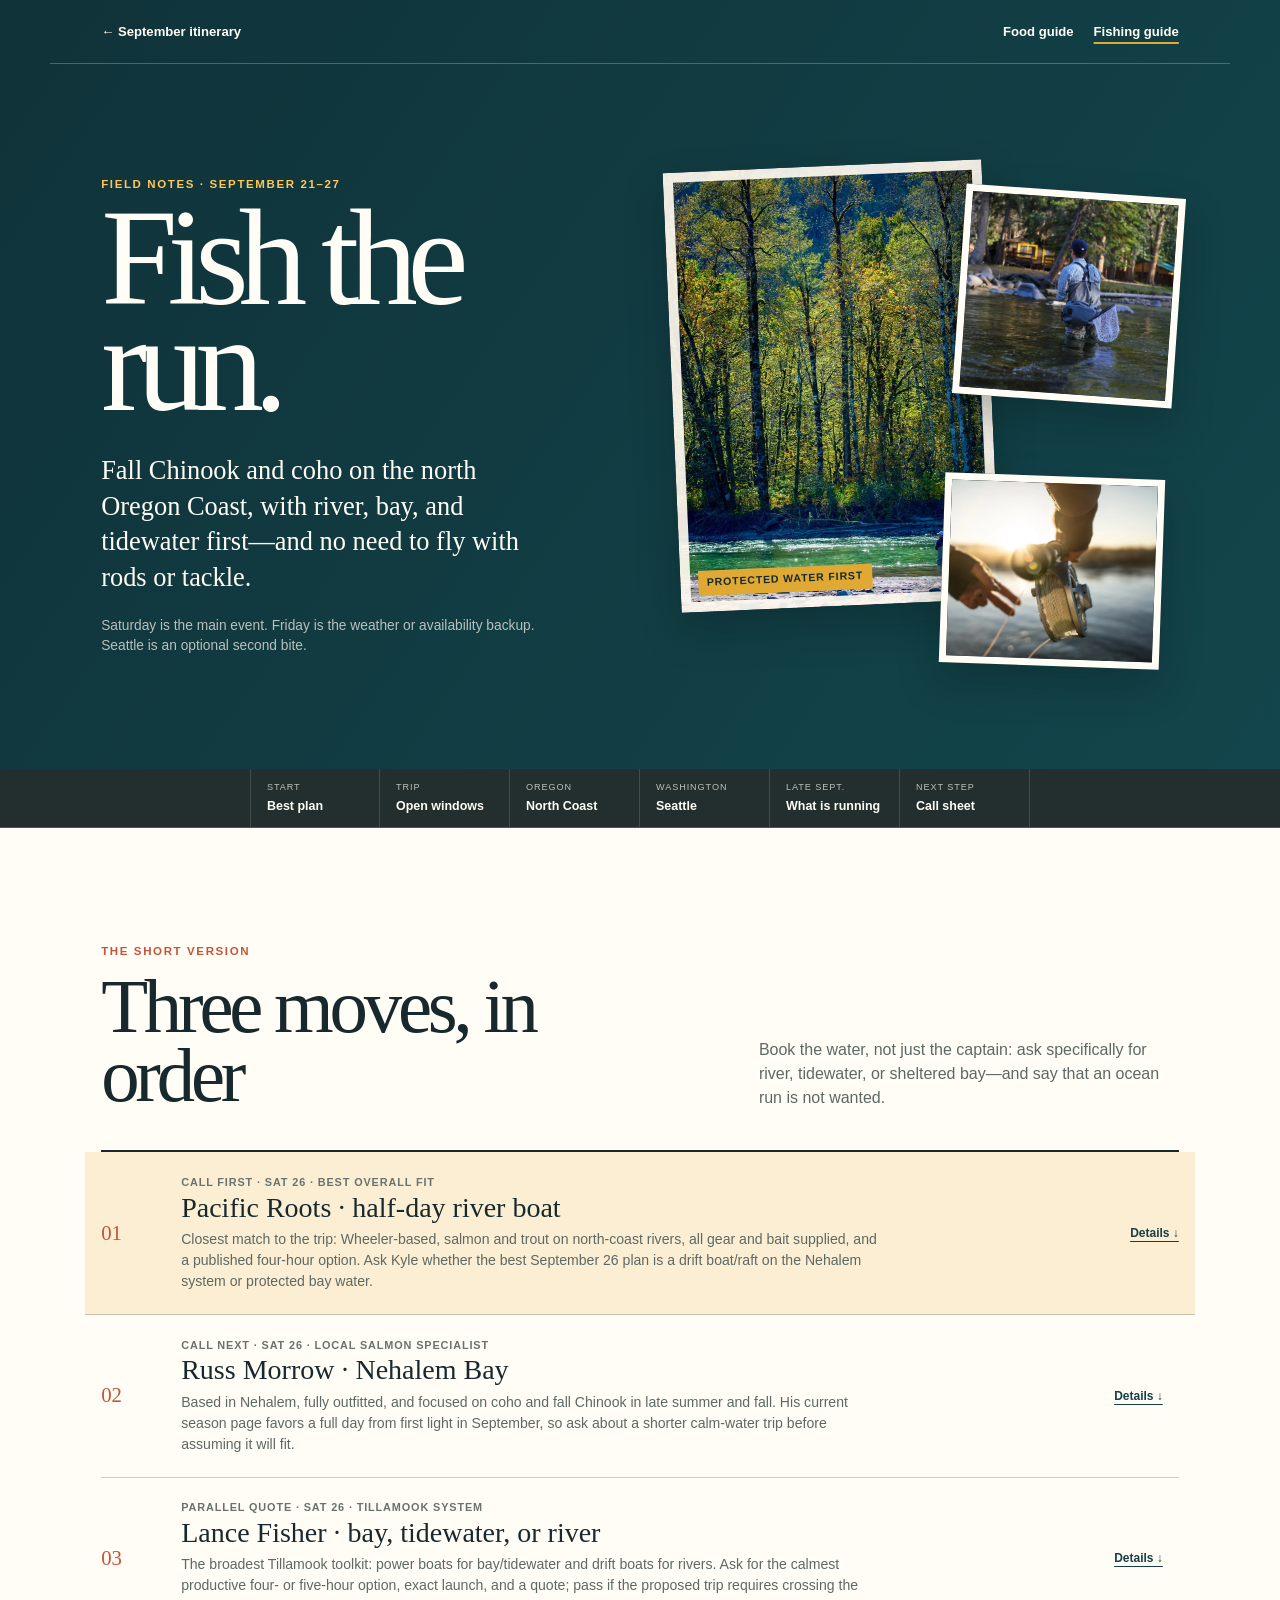
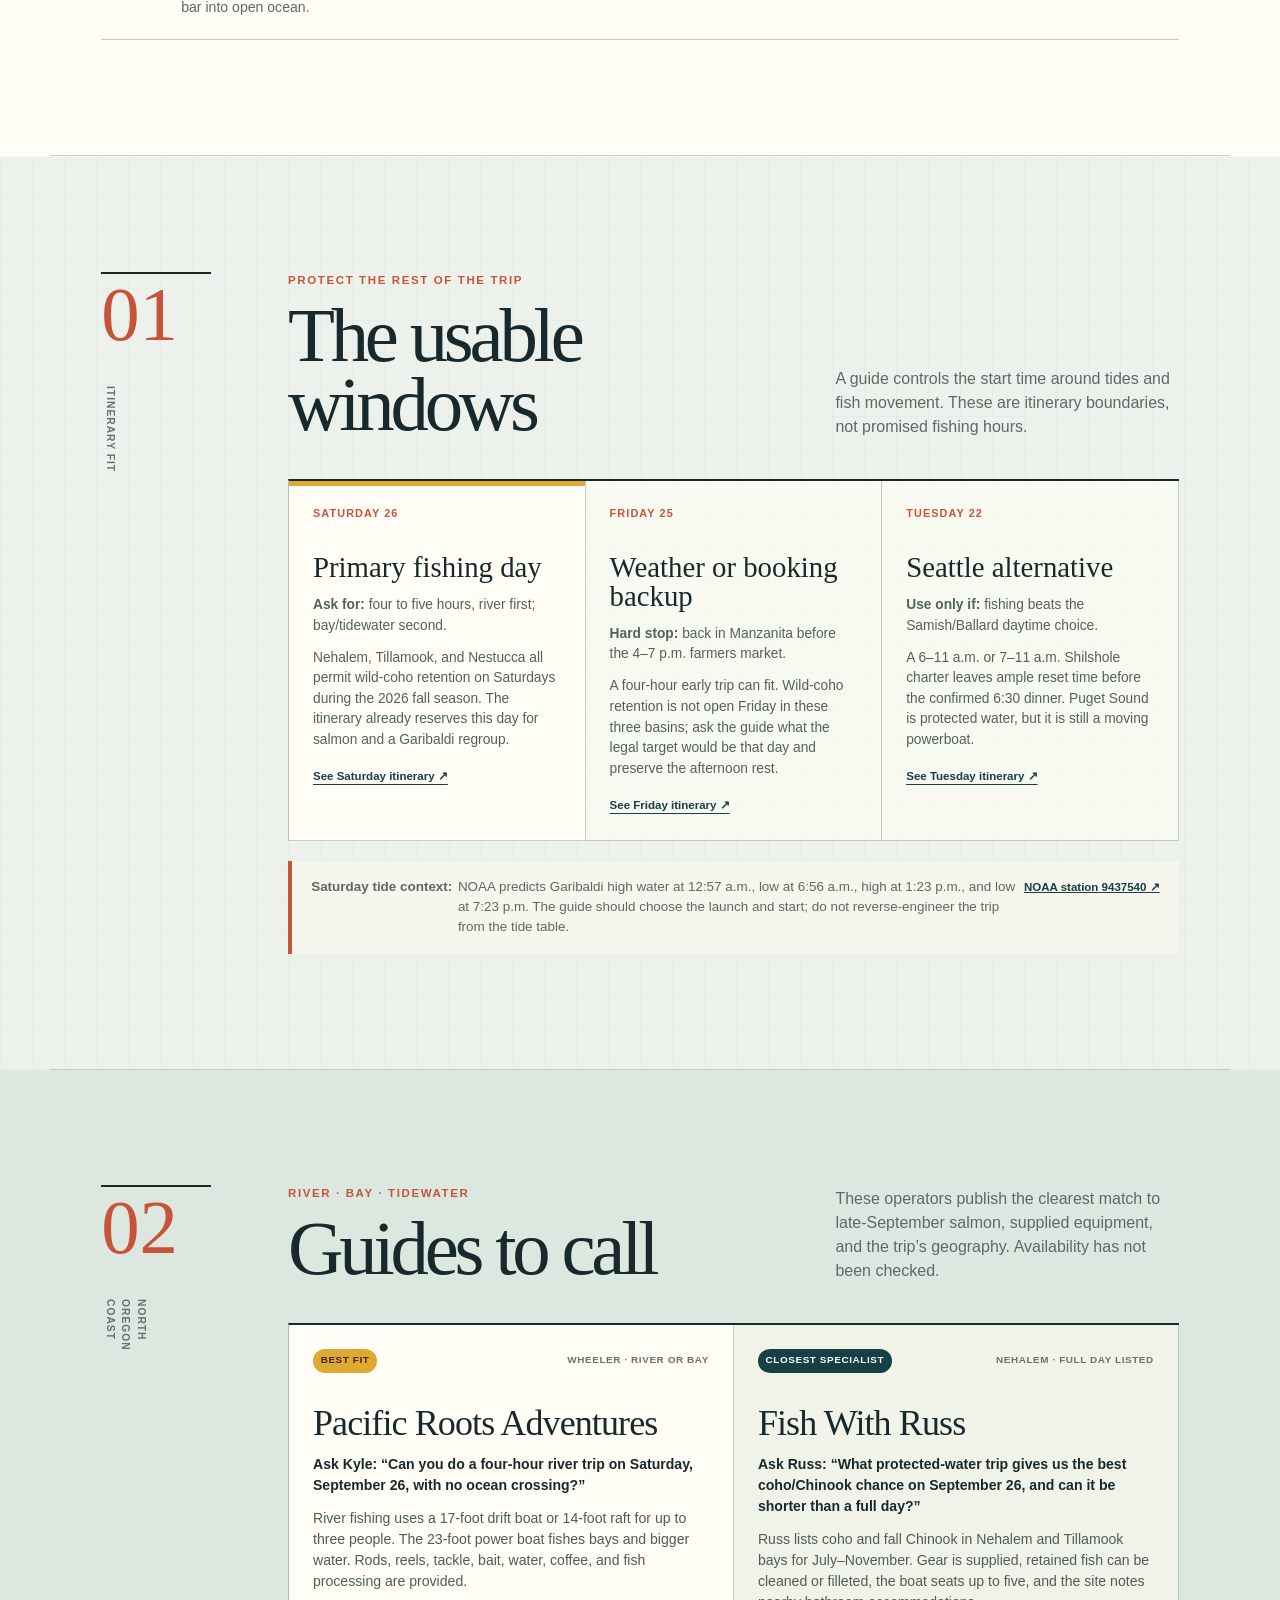
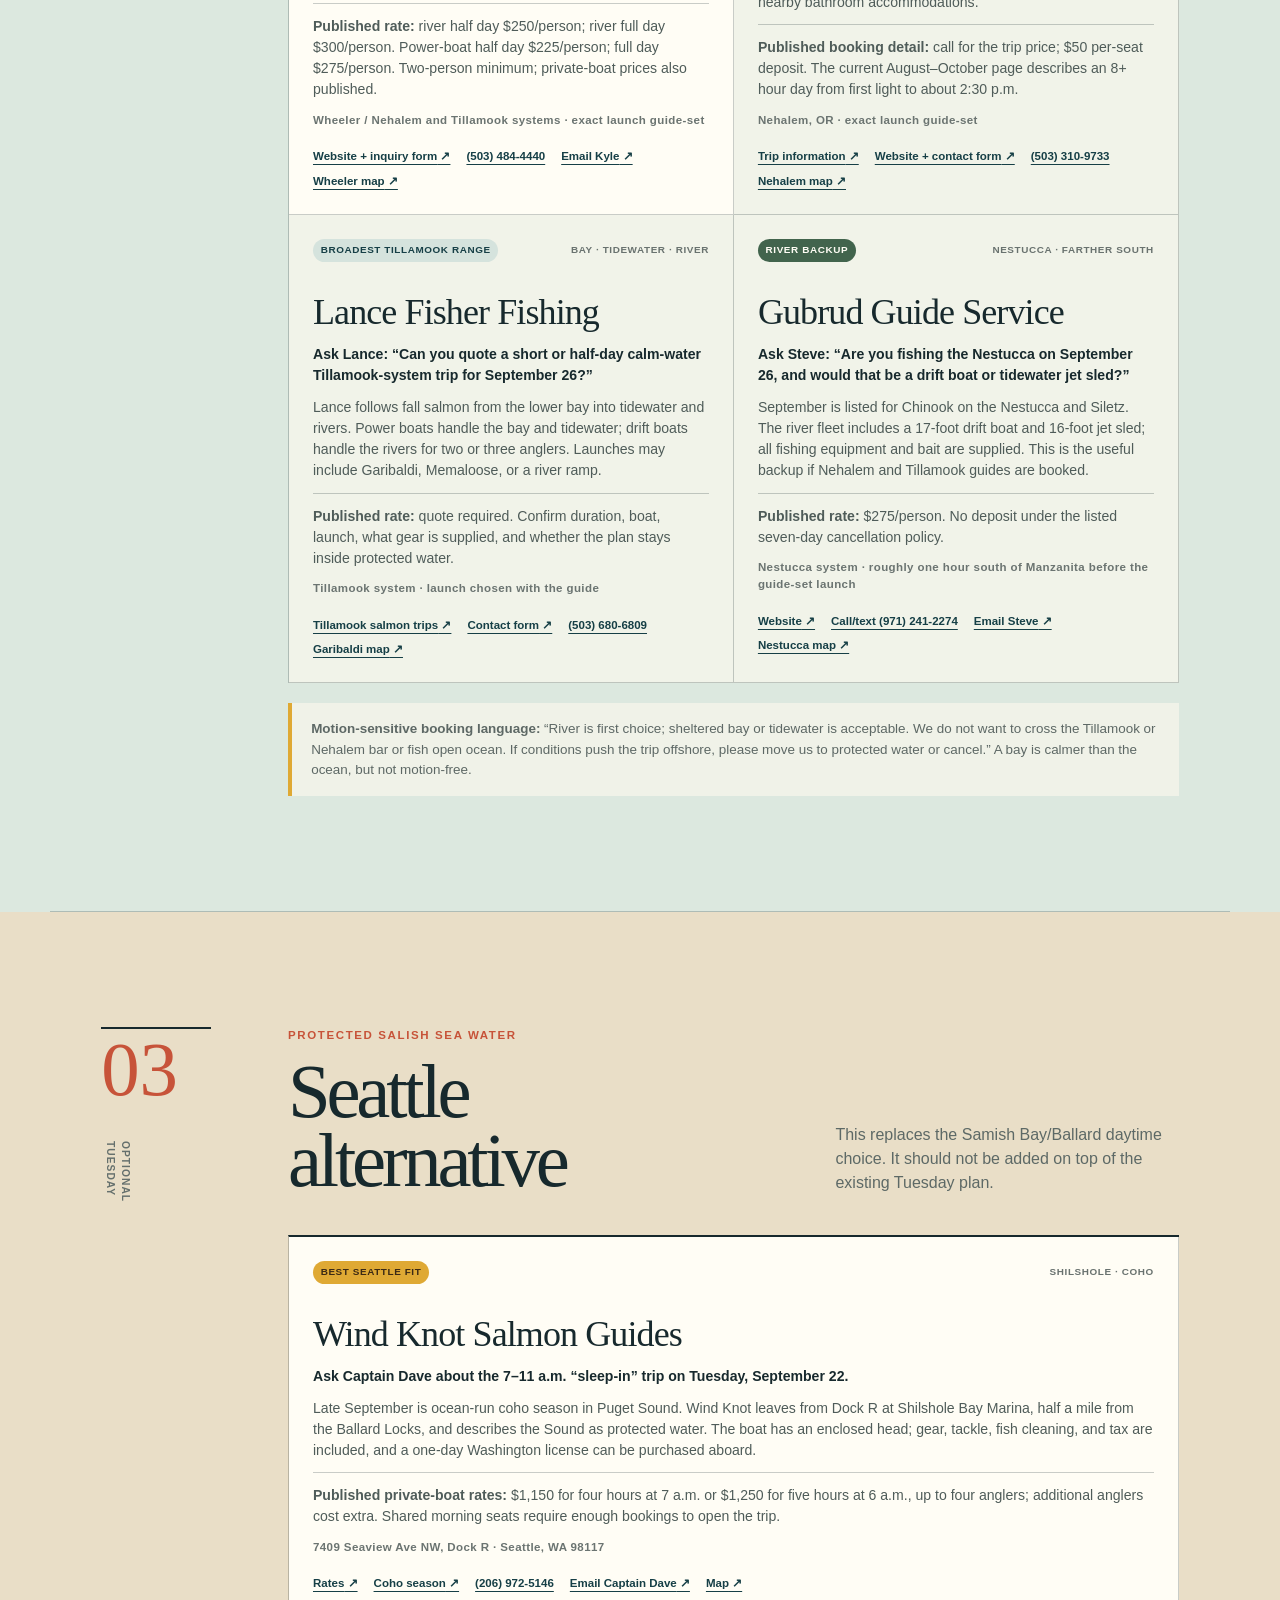
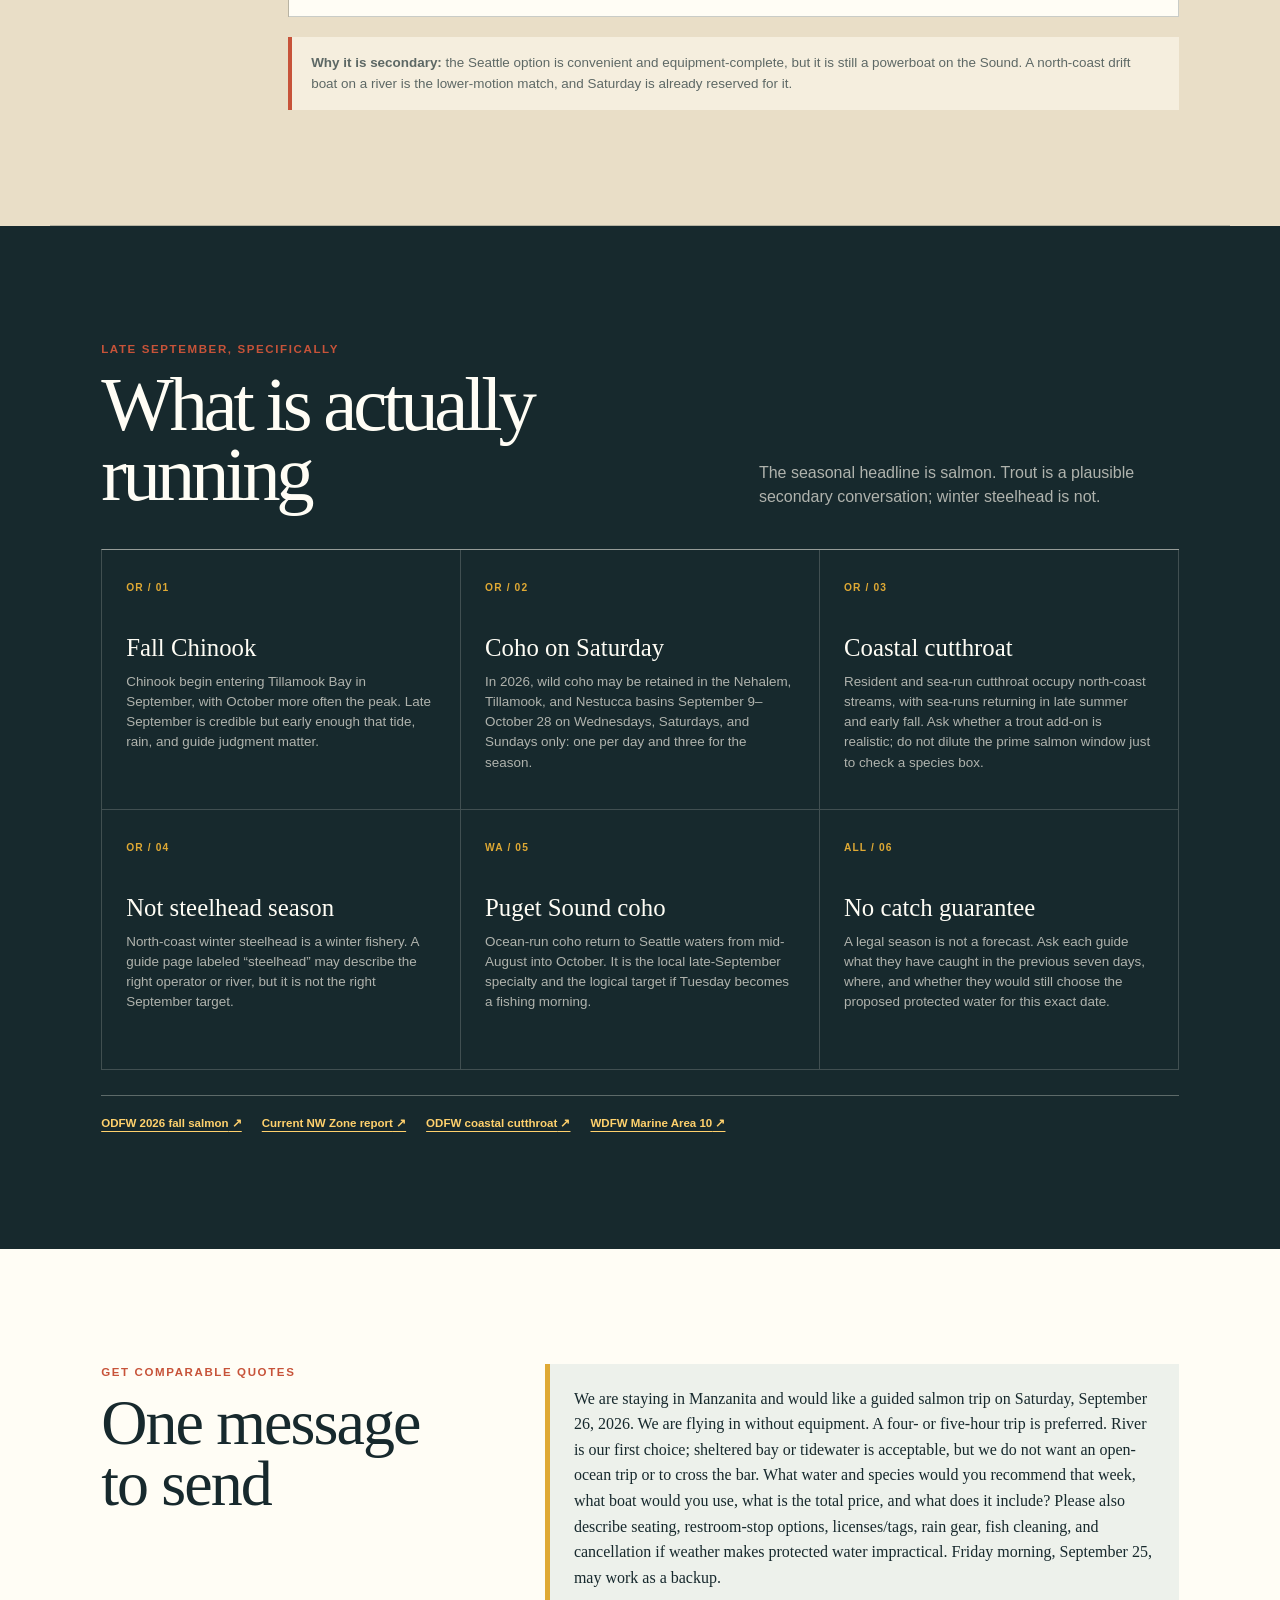
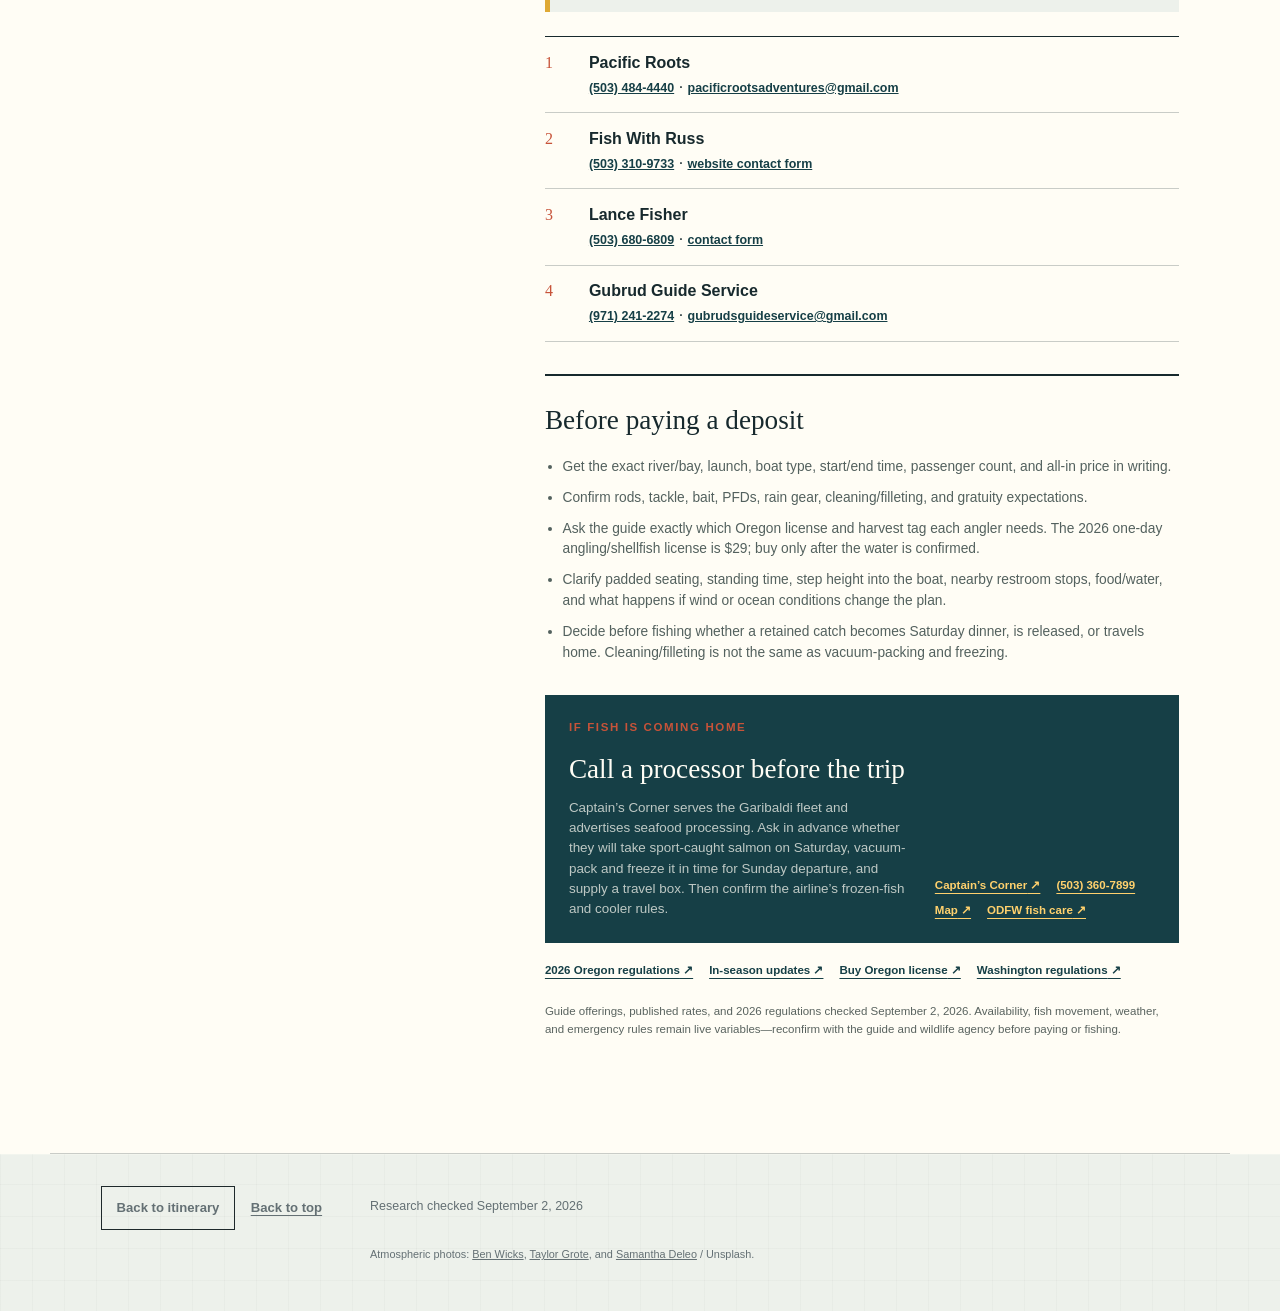
==== fishing.html @ 5bdefad5 "Add regional fishing guide" ====
<!doctype html>
<html lang="en">
  <head>
    <meta charset="utf-8" />
    <meta name="viewport" content="width=device-width, initial-scale=1" />
    <meta name="theme-color" content="#163f46" />
    <meta name="robots" content="noindex, nofollow" />
    <meta
      name="description"
      content="A practical guided-fishing field guide for Seattle and the north Oregon Coast, September 21–27, 2026."
    />
    <title>Fishing field guide · Seattle → Oregon Coast</title>
    <link rel="manifest" href="manifest.webmanifest" />
    <link rel="stylesheet" href="styles.css" />
    <link rel="stylesheet" href="food.css" />
    <link rel="stylesheet" href="fishing.css" />
  </head>
  <body class="food-page fishing-page">
    <a class="skip-link" href="#shortlist">Skip to fishing shortlist</a>

    <header class="food-hero fishing-hero" id="top">
      <nav class="topbar food-topbar" aria-label="Primary navigation">
        <a class="wordmark" href="index.html">← September itinerary</a>
        <div class="nav-links">
          <a class="food-nav-link" href="food.html" aria-label="Food guide"><span class="guide-label-full">Food guide</span><span class="guide-label-short">Food</span></a>
          <a class="fishing-nav-link active" href="fishing.html" aria-current="page" aria-label="Fishing guide"><span class="guide-label-full">Fishing guide</span><span class="guide-label-short">Fishing</span></a>
        </div>
      </nav>

      <div class="food-hero-grid">
        <div class="food-hero-copy">
          <p class="eyebrow">Field notes · September 21–27</p>
          <h1>Fish the run.</h1>
          <p class="food-deck">
            Fall Chinook and coho on the north Oregon Coast, with river, bay,
            and tidewater first—and no need to fly with rods or tackle.
          </p>
          <p class="hero-note">Saturday is the main event. Friday is the weather or availability backup. Seattle is an optional second bite.</p>
        </div>

        <div class="food-photo-collage" aria-label="River fishing photographs">
          <figure class="photo-main fishing-photo-main">
            <img src="assets/fishing/river-angler.webp" alt="Angler standing in a calm forest river" width="1066" height="1600" />
            <figcaption>Protected water first</figcaption>
          </figure>
          <figure class="photo-small photo-market fishing-photo-river">
            <img src="assets/fishing/fly-fishing.webp" alt="Angler fly fishing in a shallow wooded stream" width="1400" height="933" />
          </figure>
          <figure class="photo-small photo-salmon fishing-photo-gear">
            <img src="assets/fishing/fishing-reel.webp" alt="Close view of an angler using a fishing reel" width="1400" height="788" />
          </figure>
        </div>
      </div>
    </header>

    <nav class="food-jump" aria-label="Jump to a fishing guide section">
      <a href="#shortlist"><small>Start</small><strong>Best plan</strong></a>
      <a href="#windows"><small>Trip</small><strong>Open windows</strong></a>
      <a href="#north-coast"><small>Oregon</small><strong>North Coast</strong></a>
      <a href="#seattle"><small>Washington</small><strong>Seattle</strong></a>
      <a href="#season"><small>Late Sept.</small><strong>What is running</strong></a>
      <a href="#contact"><small>Next step</small><strong>Call sheet</strong></a>
    </nav>

    <main>
      <section class="food-section priority-section" id="shortlist" aria-labelledby="shortlist-title">
        <div class="food-section-heading">
          <div>
            <p class="eyebrow">The short version</p>
            <h2 id="shortlist-title">Three moves, in order</h2>
          </div>
          <p>Book the water, not just the captain: ask specifically for river, tidewater, or sheltered bay—and say that an ocean run is not wanted.</p>
        </div>

        <ol class="priority-list">
          <li class="priority-highlight">
            <span class="priority-number">01</span>
            <div>
              <p class="priority-when">Call first · Sat 26 · best overall fit</p>
              <h3>Pacific Roots · half-day river boat</h3>
              <p>Closest match to the trip: Wheeler-based, salmon and trout on north-coast rivers, all gear and bait supplied, and a published four-hour option. Ask Kyle whether the best September 26 plan is a drift boat/raft on the Nehalem system or protected bay water.</p>
            </div>
            <a href="#pacific-roots">Details ↓</a>
          </li>
          <li>
            <span class="priority-number">02</span>
            <div>
              <p class="priority-when">Call next · Sat 26 · local salmon specialist</p>
              <h3>Russ Morrow · Nehalem Bay</h3>
              <p>Based in Nehalem, fully outfitted, and focused on coho and fall Chinook in late summer and fall. His current season page favors a full day from first light in September, so ask about a shorter calm-water trip before assuming it will fit.</p>
            </div>
            <a href="#fish-with-russ">Details ↓</a>
          </li>
          <li>
            <span class="priority-number">03</span>
            <div>
              <p class="priority-when">Parallel quote · Sat 26 · Tillamook system</p>
              <h3>Lance Fisher · bay, tidewater, or river</h3>
              <p>The broadest Tillamook toolkit: power boats for bay/tidewater and drift boats for rivers. Ask for the calmest productive four- or five-hour option, exact launch, and a quote; pass if the proposed trip requires crossing the bar into open ocean.</p>
            </div>
            <a href="#lance-fisher">Details ↓</a>
          </li>
        </ol>
      </section>

      <section class="food-section region-section" id="windows" aria-labelledby="windows-title">
        <div class="region-marker"><span>01</span><p>Itinerary fit</p></div>
        <div class="region-content">
          <div class="food-section-heading compact-heading">
            <div>
              <p class="eyebrow">Protect the rest of the trip</p>
              <h2 id="windows-title">The usable windows</h2>
            </div>
            <p>A guide controls the start time around tides and fish movement. These are itinerary boundaries, not promised fishing hours.</p>
          </div>

          <div class="window-grid">
            <article class="window-card preferred-window">
              <p class="window-date">Saturday 26</p>
              <h3>Primary fishing day</h3>
              <p><strong>Ask for:</strong> four to five hours, river first; bay/tidewater second.</p>
              <p>Nehalem, Tillamook, and Nestucca all permit wild-coho retention on Saturdays during the 2026 fall season. The itinerary already reserves this day for salmon and a Garibaldi regroup.</p>
              <a href="index.html#day-2026-09-26">See Saturday itinerary ↗</a>
            </article>
            <article class="window-card">
              <p class="window-date">Friday 25</p>
              <h3>Weather or booking backup</h3>
              <p><strong>Hard stop:</strong> back in Manzanita before the 4–7 p.m. farmers market.</p>
              <p>A four-hour early trip can fit. Wild-coho retention is not open Friday in these three basins; ask the guide what the legal target would be that day and preserve the afternoon rest.</p>
              <a href="index.html#day-2026-09-25">See Friday itinerary ↗</a>
            </article>
            <article class="window-card">
              <p class="window-date">Tuesday 22</p>
              <h3>Seattle alternative</h3>
              <p><strong>Use only if:</strong> fishing beats the Samish/Ballard daytime choice.</p>
              <p>A 6–11 a.m. or 7–11 a.m. Shilshole charter leaves ample reset time before the confirmed 6:30 dinner. Puget Sound is protected water, but it is still a moving powerboat.</p>
              <a href="index.html#day-2026-09-22">See Tuesday itinerary ↗</a>
            </article>
          </div>

          <aside class="route-note tide-note">
            <strong>Saturday tide context:</strong> NOAA predicts Garibaldi high water at 12:57 a.m., low at 6:56 a.m., high at 1:23 p.m., and low at 7:23 p.m. The guide should choose the launch and start; do not reverse-engineer the trip from the tide table.
            <a href="https://tidesandcurrents.noaa.gov/stationhome.html?id=9437540" target="_blank" rel="noreferrer">NOAA station 9437540 ↗</a>
          </aside>
        </div>
      </section>

      <section class="food-section region-section region-coast" id="north-coast" aria-labelledby="north-coast-title">
        <div class="region-marker"><span>02</span><p>North Oregon Coast</p></div>
        <div class="region-content">
          <div class="food-section-heading compact-heading">
            <div>
              <p class="eyebrow">River · bay · tidewater</p>
              <h2 id="north-coast-title">Guides to call</h2>
            </div>
            <p>These operators publish the clearest match to late-September salmon, supplied equipment, and the trip’s geography. Availability has not been checked.</p>
          </div>

          <div class="food-cards">
            <article class="food-card featured-card" id="pacific-roots">
              <div class="card-kicker"><span class="pick-chip special">Best fit</span><span>Wheeler · river or bay</span></div>
              <h3>Pacific Roots Adventures</h3>
              <p class="order-line">Ask Kyle: “Can you do a four-hour river trip on Saturday, September 26, with no ocean crossing?”</p>
              <p>River fishing uses a 17-foot drift boat or 14-foot raft for up to three people. The 23-foot power boat fishes bays and bigger water. Rods, reels, tackle, bait, water, coffee, and fish processing are provided.</p>
              <p class="rate-line"><strong>Published rate:</strong> river half day $250/person; river full day $300/person. Power-boat half day $225/person; full day $275/person. Two-person minimum; private-boat prices also published.</p>
              <p class="address">Wheeler / Nehalem and Tillamook systems · exact launch guide-set</p>
              <div class="card-links">
                <a href="https://www.pacificrootsadventures.com/" target="_blank" rel="noreferrer">Website + inquiry form</a>
                <a href="tel:+15034844440">(503) 484-4440</a>
                <a href="mailto:pacificrootsadventures@gmail.com">Email Kyle</a>
                <a href="https://www.google.com/maps/search/?api=1&amp;query=Wheeler+Oregon" target="_blank" rel="noreferrer">Wheeler map</a>
              </div>
            </article>

            <article class="food-card" id="fish-with-russ">
              <div class="card-kicker"><span class="pick-chip">Closest specialist</span><span>Nehalem · full day listed</span></div>
              <h3>Fish With Russ</h3>
              <p class="order-line">Ask Russ: “What protected-water trip gives us the best coho/Chinook chance on September 26, and can it be shorter than a full day?”</p>
              <p>Russ lists coho and fall Chinook in Nehalem and Tillamook bays for July–November. Gear is supplied, retained fish can be cleaned or filleted, the boat seats up to five, and the site notes nearby bathroom accommodations.</p>
              <p class="rate-line"><strong>Published booking detail:</strong> call for the trip price; $50 per-seat deposit. The current August–October page describes an 8+ hour day from first light to about 2:30 p.m.</p>
              <p class="address">Nehalem, OR · exact launch guide-set</p>
              <div class="card-links">
                <a href="https://fishwithruss.com/fishing-information/" target="_blank" rel="noreferrer">Trip information</a>
                <a href="https://fishwithruss.com/" target="_blank" rel="noreferrer">Website + contact form</a>
                <a href="tel:+15033109733">(503) 310-9733</a>
                <a href="https://www.google.com/maps/search/?api=1&amp;query=Nehalem+Oregon" target="_blank" rel="noreferrer">Nehalem map</a>
              </div>
            </article>

            <article class="food-card" id="lance-fisher">
              <div class="card-kicker"><span class="pick-chip alternate">Broadest Tillamook range</span><span>Bay · tidewater · river</span></div>
              <h3>Lance Fisher Fishing</h3>
              <p class="order-line">Ask Lance: “Can you quote a short or half-day calm-water Tillamook-system trip for September 26?”</p>
              <p>Lance follows fall salmon from the lower bay into tidewater and rivers. Power boats handle the bay and tidewater; drift boats handle the rivers for two or three anglers. Launches may include Garibaldi, Memaloose, or a river ramp.</p>
              <p class="rate-line"><strong>Published rate:</strong> quote required. Confirm duration, boat, launch, what gear is supplied, and whether the plan stays inside protected water.</p>
              <p class="address">Tillamook system · launch chosen with the guide</p>
              <div class="card-links">
                <a href="https://lancefisherfishing.com/tillamook-salmon-fishing/" target="_blank" rel="noreferrer">Tillamook salmon trips</a>
                <a href="https://lancefisherfishing.com/contact/" target="_blank" rel="noreferrer">Contact form</a>
                <a href="tel:+15036806809">(503) 680-6809</a>
                <a href="https://www.google.com/maps/search/?api=1&amp;query=Garibaldi+Boat+Basin+Oregon" target="_blank" rel="noreferrer">Garibaldi map</a>
              </div>
            </article>

            <article class="food-card" id="gubrud">
              <div class="card-kicker"><span class="pick-chip tiny">River backup</span><span>Nestucca · farther south</span></div>
              <h3>Gubrud Guide Service</h3>
              <p class="order-line">Ask Steve: “Are you fishing the Nestucca on September 26, and would that be a drift boat or tidewater jet sled?”</p>
              <p>September is listed for Chinook on the Nestucca and Siletz. The river fleet includes a 17-foot drift boat and 16-foot jet sled; all fishing equipment and bait are supplied. This is the useful backup if Nehalem and Tillamook guides are booked.</p>
              <p class="rate-line"><strong>Published rate:</strong> $275/person. No deposit under the listed seven-day cancellation policy.</p>
              <p class="address">Nestucca system · roughly one hour south of Manzanita before the guide-set launch</p>
              <div class="card-links">
                <a href="https://www.gubrudguideservice.com/" target="_blank" rel="noreferrer">Website</a>
                <a href="tel:+19712412274">Call/text (971) 241-2274</a>
                <a href="mailto:gubrudsguideservice@gmail.com">Email Steve</a>
                <a href="https://www.google.com/maps/search/?api=1&amp;query=Nestucca+River+Oregon" target="_blank" rel="noreferrer">Nestucca map</a>
              </div>
            </article>
          </div>

          <aside class="route-note motion-note">
            <strong>Motion-sensitive booking language:</strong> “River is first choice; sheltered bay or tidewater is acceptable. We do not want to cross the Tillamook or Nehalem bar or fish open ocean. If conditions push the trip offshore, please move us to protected water or cancel.” A bay is calmer than the ocean, but not motion-free.
          </aside>
        </div>
      </section>

      <section class="food-section region-section region-warm" id="seattle" aria-labelledby="seattle-title">
        <div class="region-marker"><span>03</span><p>Optional Tuesday</p></div>
        <div class="region-content">
          <div class="food-section-heading compact-heading">
            <div>
              <p class="eyebrow">Protected Salish Sea water</p>
              <h2 id="seattle-title">Seattle alternative</h2>
            </div>
            <p>This replaces the Samish Bay/Ballard daytime choice. It should not be added on top of the existing Tuesday plan.</p>
          </div>

          <div class="food-cards one-up">
            <article class="food-card featured-card" id="wind-knot">
              <div class="card-kicker"><span class="pick-chip special">Best Seattle fit</span><span>Shilshole · coho</span></div>
              <h3>Wind Knot Salmon Guides</h3>
              <p class="order-line">Ask Captain Dave about the 7–11 a.m. “sleep-in” trip on Tuesday, September 22.</p>
              <p>Late September is ocean-run coho season in Puget Sound. Wind Knot leaves from Dock R at Shilshole Bay Marina, half a mile from the Ballard Locks, and describes the Sound as protected water. The boat has an enclosed head; gear, tackle, fish cleaning, and tax are included, and a one-day Washington license can be purchased aboard.</p>
              <p class="rate-line"><strong>Published private-boat rates:</strong> $1,150 for four hours at 7 a.m. or $1,250 for five hours at 6 a.m., up to four anglers; additional anglers cost extra. Shared morning seats require enough bookings to open the trip.</p>
              <p class="address">7409 Seaview Ave NW, Dock R · Seattle, WA 98117</p>
              <div class="card-links">
                <a href="https://www.salmonseattle.com/charter-fishing-rates" target="_blank" rel="noreferrer">Rates</a>
                <a href="https://www.salmonseattle.com/seattle-coho-salmon-fishing-charter-guides" target="_blank" rel="noreferrer">Coho season</a>
                <a href="tel:+12069725146">(206) 972-5146</a>
                <a href="mailto:CaptainDave@SalmonSeattle.com">Email Captain Dave</a>
                <a href="https://www.google.com/maps/search/?api=1&amp;query=Shilshole+Bay+Marina+Dock+R+7409+Seaview+Ave+NW+Seattle+WA" target="_blank" rel="noreferrer">Map</a>
              </div>
            </article>
          </div>

          <aside class="route-note">
            <strong>Why it is secondary:</strong> the Seattle option is convenient and equipment-complete, but it is still a powerboat on the Sound. A north-coast drift boat on a river is the lower-motion match, and Saturday is already reserved for it.
          </aside>
        </div>
      </section>

      <section class="food-section taste-section" id="season" aria-labelledby="season-title">
        <div class="food-section-heading">
          <div>
            <p class="eyebrow">Late September, specifically</p>
            <h2 id="season-title">What is actually running</h2>
          </div>
          <p>The seasonal headline is salmon. Trout is a plausible secondary conversation; winter steelhead is not.</p>
        </div>

        <div class="taste-grid fishing-season-grid">
          <article>
            <span class="taste-index">OR / 01</span>
            <h3>Fall Chinook</h3>
            <p>Chinook begin entering Tillamook Bay in September, with October more often the peak. Late September is credible but early enough that tide, rain, and guide judgment matter.</p>
          </article>
          <article>
            <span class="taste-index">OR / 02</span>
            <h3>Coho on Saturday</h3>
            <p>In 2026, wild coho may be retained in the Nehalem, Tillamook, and Nestucca basins September 9–October 28 on Wednesdays, Saturdays, and Sundays only: one per day and three for the season.</p>
          </article>
          <article>
            <span class="taste-index">OR / 03</span>
            <h3>Coastal cutthroat</h3>
            <p>Resident and sea-run cutthroat occupy north-coast streams, with sea-runs returning in late summer and early fall. Ask whether a trout add-on is realistic; do not dilute the prime salmon window just to check a species box.</p>
          </article>
          <article>
            <span class="taste-index">OR / 04</span>
            <h3>Not steelhead season</h3>
            <p>North-coast winter steelhead is a winter fishery. A guide page labeled “steelhead” may describe the right operator or river, but it is not the right September target.</p>
          </article>
          <article>
            <span class="taste-index">WA / 05</span>
            <h3>Puget Sound coho</h3>
            <p>Ocean-run coho return to Seattle waters from mid-August into October. It is the local late-September specialty and the logical target if Tuesday becomes a fishing morning.</p>
          </article>
          <article>
            <span class="taste-index">ALL / 06</span>
            <h3>No catch guarantee</h3>
            <p>A legal season is not a forecast. Ask each guide what they have caught in the previous seven days, where, and whether they would still choose the proposed protected water for this exact date.</p>
          </article>
        </div>

        <div class="season-links">
          <a href="https://myodfw.com/articles/fall-coastal-salmon-management" target="_blank" rel="noreferrer">ODFW 2026 fall salmon</a>
          <a href="https://myodfw.com/recreation-report/fishing-report/northwest-zone" target="_blank" rel="noreferrer">Current NW Zone report</a>
          <a href="https://myodfw.com/articles/7-tips-catching-coastal-cutthroat" target="_blank" rel="noreferrer">ODFW coastal cutthroat</a>
          <a href="https://wdfw.wa.gov/fishing/locations/marine-areas/seattle-bremerton-area" target="_blank" rel="noreferrer">WDFW Marine Area 10</a>
        </div>
      </section>

      <section class="food-section source-section contact-section" id="contact" aria-labelledby="contact-title">
        <div>
          <p class="eyebrow">Get comparable quotes</p>
          <h2 id="contact-title">One message to send</h2>
        </div>
        <div class="source-copy">
          <blockquote class="contact-script">
            We are staying in Manzanita and would like a guided salmon trip on Saturday, September 26, 2026. We are flying in without equipment. A four- or five-hour trip is preferred. River is our first choice; sheltered bay or tidewater is acceptable, but we do not want an open-ocean trip or to cross the bar. What water and species would you recommend that week, what boat would you use, what is the total price, and what does it include? Please also describe seating, restroom-stop options, licenses/tags, rain gear, fish cleaning, and cancellation if weather makes protected water impractical. Friday morning, September 25, may work as a backup.
          </blockquote>

          <ol class="call-order">
            <li><span>1</span><p><strong>Pacific Roots</strong><a href="tel:+15034844440">(503) 484-4440</a> · <a href="mailto:pacificrootsadventures@gmail.com">pacificrootsadventures@gmail.com</a></p></li>
            <li><span>2</span><p><strong>Fish With Russ</strong><a href="tel:+15033109733">(503) 310-9733</a> · <a href="https://fishwithruss.com/" target="_blank" rel="noreferrer">website contact form</a></p></li>
            <li><span>3</span><p><strong>Lance Fisher</strong><a href="tel:+15036806809">(503) 680-6809</a> · <a href="https://lancefisherfishing.com/contact/" target="_blank" rel="noreferrer">contact form</a></p></li>
            <li><span>4</span><p><strong>Gubrud Guide Service</strong><a href="tel:+19712412274">(971) 241-2274</a> · <a href="mailto:gubrudsguideservice@gmail.com">gubrudsguideservice@gmail.com</a></p></li>
          </ol>

          <div class="booking-checklist">
            <h3>Before paying a deposit</h3>
            <ul>
              <li>Get the exact river/bay, launch, boat type, start/end time, passenger count, and all-in price in writing.</li>
              <li>Confirm rods, tackle, bait, PFDs, rain gear, cleaning/filleting, and gratuity expectations.</li>
              <li>Ask the guide exactly which Oregon license and harvest tag each angler needs. The 2026 one-day angling/shellfish license is $29; buy only after the water is confirmed.</li>
              <li>Clarify padded seating, standing time, step height into the boat, nearby restroom stops, food/water, and what happens if wind or ocean conditions change the plan.</li>
              <li>Decide before fishing whether a retained catch becomes Saturday dinner, is released, or travels home. Cleaning/filleting is not the same as vacuum-packing and freezing.</li>
            </ul>
          </div>

          <aside class="processing-note">
            <div>
              <p class="eyebrow">If fish is coming home</p>
              <h3>Call a processor before the trip</h3>
              <p>Captain’s Corner serves the Garibaldi fleet and advertises seafood processing. Ask in advance whether they will take sport-caught salmon on Saturday, vacuum-pack and freeze it in time for Sunday departure, and supply a travel box. Then confirm the airline’s frozen-fish and cooler rules.</p>
            </div>
            <div class="card-links">
              <a href="https://gotillamook.com/poi/captains-corner/" target="_blank" rel="noreferrer">Captain’s Corner</a>
              <a href="tel:+15033607899">(503) 360-7899</a>
              <a href="https://www.google.com/maps/search/?api=1&amp;query=Captains+Corner+500+Biak+Ave+Garibaldi+OR" target="_blank" rel="noreferrer">Map</a>
              <a href="https://myodfw.com/articles/how-clean-and-keep-your-catch" target="_blank" rel="noreferrer">ODFW fish care</a>
            </div>
          </aside>

          <div class="source-links">
            <a href="https://myodfw.com/sites/default/files/2025-11/26_Fish_regs.pdf" target="_blank" rel="noreferrer">2026 Oregon regulations</a>
            <a href="https://myodfw.com/fishing/seasonal-opportunities" target="_blank" rel="noreferrer">In-season updates</a>
            <a href="https://odfw.huntfishoregon.com/login" target="_blank" rel="noreferrer">Buy Oregon license</a>
            <a href="https://wdfw.wa.gov/fishing/regulations" target="_blank" rel="noreferrer">Washington regulations</a>
          </div>
          <p class="research-note">Guide offerings, published rates, and 2026 regulations checked September 2, 2026. Availability, fish movement, weather, and emergency rules remain live variables—reconfirm with the guide and wildlife agency before paying or fishing.</p>
        </div>
      </section>
    </main>

    <footer class="food-footer">
      <div>
        <a class="button" href="index.html">Back to itinerary</a>
        <a class="text-link" href="#top">Back to top</a>
      </div>
      <p>Research checked September 2, 2026</p>
      <p class="photo-credit">
        Atmospheric photos: <a href="https://unsplash.com/photos/man-in-river-facing-trees-rH5EgcSes58" target="_blank" rel="noreferrer">Ben Wicks</a>,
        <a href="https://unsplash.com/photos/man-fishing-river-at-daytime-hA9GQ9QzLt4" target="_blank" rel="noreferrer">Taylor Grote</a>, and
        <a href="https://unsplash.com/photos/person-holding-fishing-rod-with-reel-v4oVgg5Vp5k" target="_blank" rel="noreferrer">Samantha Deleo</a> / Unsplash.
      </p>
    </footer>
  </body>
</html>
---- styles.css ----
:root {
  --ink: #1e292b;
  --muted: #647074;
  --paper: #faf9f6;
  --surface: #ffffff;
  --accent: #205d65;
  --line: #d9ddda;
  --max-width: 1040px;
}

* { box-sizing: border-box; }
html { scroll-behavior: smooth; }
body {
  margin: 0;
  color: var(--ink);
  background: var(--paper);
  font-family: "Avenir Next", Avenir, "Segoe UI", sans-serif;
  line-height: 1.5;
}
a { color: inherit; }
button, a { -webkit-tap-highlight-color: transparent; }
.skip-link {
  position: fixed;
  left: 1rem;
  top: -5rem;
  z-index: 20;
  padding: .7rem .9rem;
  color: var(--surface);
  background: var(--ink);
}
.skip-link:focus { top: 1rem; }

.hero {
  max-width: var(--max-width);
  margin: 0 auto;
  padding: 0 clamp(1.25rem, 5vw, 3rem);
  border-bottom: 1px solid var(--line);
}
.topbar {
  min-height: 64px;
  display: flex;
  align-items: center;
  justify-content: space-between;
  gap: 1.5rem;
  border-bottom: 1px solid var(--line);
}
.wordmark,
.nav-links a {
  font-size: .82rem;
  font-weight: 650;
  text-decoration: none;
}
.nav-links { display: flex; align-items: center; gap: 1.25rem; }
.guide-label-short { display: none; }
.today-button {
  padding: .45rem .7rem;
  border: 1px solid var(--line);
  color: var(--ink);
  background: transparent;
  font: inherit;
  cursor: pointer;
}
.today-button:hover,
.today-button:focus-visible { border-color: var(--accent); }
.hero-copy { padding: clamp(3rem, 7vw, 4.5rem) 0 clamp(2.5rem, 6vw, 4rem); }
h1,
h2,
.day-content h3,
.choice-card h3 {
  font-family: Iowan Old Style, Baskerville, Georgia, serif;
  font-weight: 400;
}
h1 {
  max-width: 850px;
  margin: 0;
  font-size: clamp(2.6rem, 6vw, 4.6rem);
  line-height: .98;
  letter-spacing: -.045em;
}
.countdown { margin: 1.5rem 0 0; color: var(--muted); }

.day-jump {
  position: sticky;
  top: 0;
  z-index: 10;
  display: flex;
  justify-content: flex-start;
  gap: 0;
  overflow-x: auto;
  padding: .8rem max(1rem, calc((100vw - var(--max-width)) / 2 + 3rem)) .6rem;
  background: rgba(250, 249, 246, .96);
  border-bottom: 1px solid var(--line);
  scrollbar-width: none;
}
.day-jump::-webkit-scrollbar { display: none; }
.day-jump a {
  position: relative;
  flex: 0 0 108px;
  padding: .7rem .5rem .2rem;
  border-top: 1px solid var(--line);
  text-decoration: none;
  font-weight: 650;
}
.day-jump a::before {
  position: absolute;
  top: -4px;
  left: .5rem;
  width: 7px;
  height: 7px;
  border: 1px solid var(--accent);
  border-radius: 50%;
  background: var(--paper);
  content: "";
}
.day-jump a:hover,
.day-jump a:focus-visible { color: var(--accent); }
.day-jump a:hover::before,
.day-jump a:focus-visible::before { background: var(--accent); }
.jump-date { display: flex; align-items: baseline; gap: .3rem; }
.jump-date small { color: var(--muted); font-size: .65rem; text-transform: uppercase; }
.jump-date strong { font-size: .85rem; }
.jump-overnight {
  display: block;
  overflow: hidden;
  margin-top: .15rem;
  color: var(--accent);
  font-size: .68rem;
  font-weight: 600;
  text-overflow: ellipsis;
  white-space: nowrap;
}

.section {
  max-width: var(--max-width);
  margin: 0 auto;
  padding: clamp(3.5rem, 8vw, 6rem) clamp(1.25rem, 5vw, 3rem);
  border-bottom: 1px solid var(--line);
}
.section-heading {
  display: flex;
  align-items: baseline;
  justify-content: space-between;
  gap: 2rem;
  margin-bottom: 2rem;
}
.section-heading > p { max-width: 440px; margin: 0; color: var(--muted); }
h2 { margin: 0; font-size: clamp(2rem, 5vw, 3.4rem); line-height: 1; letter-spacing: -.03em; }
.day-grid { border-top: 1px solid var(--ink); }
.day-card {
  display: grid;
  grid-template-columns: 130px 1fr;
  scroll-margin-top: 82px;
  border-bottom: 1px solid var(--line);
  background: var(--surface);
}
.day-date { padding: 1.75rem 1.5rem; border-right: 1px solid var(--line); }
.day-date span { display: block; color: var(--muted); font-size: .72rem; font-weight: 650; text-transform: uppercase; }
.day-date strong {
  display: block;
  margin: .2rem 0 .6rem;
  color: var(--accent);
  font: 400 3.2rem/1 Iowan Old Style, Baskerville, Georgia, serif;
}
.day-date small { color: var(--muted); }
.day-content { padding: 1.7rem clamp(1.25rem, 4vw, 2.5rem) 2rem; }
.day-content h3 { margin: 0 0 1.25rem; font-size: clamp(1.5rem, 3vw, 2rem); line-height: 1.1; }
.timeline > div {
  display: grid;
  grid-template-columns: 88px 1fr;
  gap: 1rem;
  padding: .7rem 0;
  border-top: 1px solid var(--line);
}
.timeline time { color: var(--muted); font-size: .82rem; font-weight: 650; }
.timeline p { display: grid; margin: 0; }
.timeline span { color: var(--muted); font-size: .88rem; }
.timeline-links {
  display: flex;
  flex-wrap: wrap;
  gap: .3rem .75rem;
  margin-top: .35rem;
}
.timeline span.timeline-links,
.timeline-links .resource-link { font-size: .78rem; }
.timeline strong { display: flex; align-items: center; flex-wrap: wrap; gap: .45rem; }
.status-chip {
  display: inline-flex;
  align-items: center;
  min-height: 1.25rem;
  padding: .1rem .42rem;
  border: 1px solid;
  border-radius: 999px;
  font-family: "Avenir Next", Avenir, "Segoe UI", sans-serif;
  font-weight: 750;
  line-height: 1;
  letter-spacing: .035em;
  text-transform: uppercase;
}
.timeline span.status-chip { font-size: .6rem; }
.status-confirmed { color: #1f6844 !important; background: #e7f3eb; border-color: #a9d0b8; }
.status-tbd { color: #982f35 !important; background: #fae9ea; border-color: #dfb2b5; }
.timeline > .overnight-row { margin-top: .35rem; border-top-color: var(--accent); }
.overnight-row time { color: var(--accent); }
.overnight-address,
.agenda-address { color: var(--accent); font-size: .88rem; text-underline-offset: .2rem; }
.place-group { margin-top: 1rem; padding-top: .85rem; border-top: 1px solid var(--line); }
.place-group > strong { display: block; margin-bottom: .4rem; font-size: .82rem; }
.secondary-place { color: var(--muted); }
.resource-links { display: flex; flex-wrap: wrap; gap: .8rem; margin-top: .85rem; }
.place-group .resource-links { margin-top: 0; }
.resource-link {
  color: var(--accent);
  font-size: .8rem;
  font-weight: 650;
  text-underline-offset: .2rem;
}
a.resource-link:hover,
a.resource-link:focus-visible { text-decoration-thickness: 2px; }
.jump-link,
.text-link { display: inline-block; margin-top: 1rem; font-size: .82rem; font-weight: 650; text-underline-offset: .2rem; }
.day-card.is-today { box-shadow: inset 4px 0 var(--accent); }
.note {
  margin: 1rem 0 0;
  padding: .9rem 1rem;
  color: var(--muted);
  border-left: 2px solid var(--accent);
  background: var(--paper);
  font-size: .88rem;
}

.choices { background: var(--surface); }
.choice-grid { display: grid; grid-template-columns: repeat(2, minmax(0, 1fr)); border-top: 1px solid var(--ink); }
.choice-card { padding: 1.6rem 0; }
.choice-card:nth-child(odd) { padding-right: 2rem; border-right: 1px solid var(--line); }
.choice-card:nth-child(even) { padding-left: 2rem; }
.choice-card h3 { margin: 0 0 .6rem; font-size: 1.5rem; line-height: 1.15; }
.choice-card > p { margin: 0; color: var(--muted); }
.choice-card ul { margin: 1rem 0; padding-left: 1.1rem; color: var(--muted); }
.choice-card li + li { margin-top: .3rem; }
.vote-line { margin: 1.5rem 0 0; padding-top: 1rem; border-top: 1px solid var(--line); }
.decisions { display: grid; grid-template-columns: minmax(200px, .65fr) minmax(320px, 1.35fr); gap: clamp(2rem, 7vw, 6rem); }
.decisions ol { list-style: none; margin: 0; padding: 0; border-top: 1px solid var(--ink); }
.decisions li { display: grid; grid-template-columns: 1.5rem 1fr; gap: .8rem; padding: .85rem 0; border-bottom: 1px solid var(--line); }
.decisions li > span { color: var(--muted); font-size: .8rem; }
.decisions li p { display: grid; margin: 0; color: var(--muted); }
.decisions li strong { color: var(--ink); }
.download-row { grid-column: 2; display: flex; align-items: center; justify-content: space-between; gap: 1rem; margin-top: -1rem; }
.button {
  display: inline-block;
  padding: .7rem .9rem;
  border: 1px solid var(--ink);
  font-size: .82rem;
  font-weight: 650;
  text-decoration: none;
}
.button:hover,
.button:focus-visible { color: var(--surface); background: var(--ink); }
footer {
  max-width: var(--max-width);
  margin: 0 auto;
  padding: 1.5rem clamp(1.25rem, 5vw, 3rem) 3rem;
  display: flex;
  justify-content: space-between;
  gap: 1rem;
  color: var(--muted);
  font-size: .78rem;
}

@media (max-width: 720px) {
  .nav-links a:not(.food-nav-link):not(.fishing-nav-link) { display: none; }
  .guide-label-full { display: none; }
  .guide-label-short { display: inline; }
  .day-jump { justify-content: flex-start; }
  .section-heading { align-items: flex-start; flex-direction: column; }
  .day-card { grid-template-columns: 1fr; }
  .day-date { display: flex; align-items: baseline; gap: .6rem; padding: 1rem 1.25rem; border-right: 0; border-bottom: 1px solid var(--line); }
  .day-date span,
  .day-date strong { display: inline; margin: 0; }
  .day-date strong { font-size: 1.8rem; }
  .day-date small { margin-left: auto; }
  .timeline > div { grid-template-columns: 72px 1fr; }
  .choice-grid,
  .decisions { grid-template-columns: 1fr; }
  .choice-card:nth-child(n) { padding: 1.4rem 0; border-right: 0; border-bottom: 1px solid var(--line); }
  .download-row { grid-column: 1; margin-top: 0; }
  footer { flex-direction: column; }
  footer p { margin: 0; }
}

@media (prefers-reduced-motion: reduce) {
  html { scroll-behavior: auto; }
}
---- food.css ----
:root {
  --food-ink: #1b2928;
  --food-paper: #f4efe4;
  --food-cream: #fffaf0;
  --food-teal: #174f52;
  --food-salmon: #d85842;
  --food-mustard: #e5a833;
  --food-green: #49683f;
  --food-line: rgba(27, 41, 40, .22);
}

.food-page {
  color: var(--food-ink);
  background-color: var(--food-paper);
  background-image:
    linear-gradient(rgba(27, 41, 40, .025) 1px, transparent 1px),
    linear-gradient(90deg, rgba(27, 41, 40, .025) 1px, transparent 1px);
  background-size: 32px 32px;
}

.food-page h1,
.food-page h2,
.food-page h3 {
  font-family: Iowan Old Style, Baskerville, Georgia, serif;
  font-weight: 400;
}

.food-hero {
  overflow: hidden;
  color: var(--food-cream);
  background: var(--food-teal);
}

.food-topbar {
  max-width: 1180px;
  margin: 0 auto;
  padding: 0 clamp(1.25rem, 4vw, 3.5rem);
  border-color: rgba(255, 250, 240, .25);
}

.food-topbar .wordmark,
.food-topbar .nav-links a {
  color: var(--food-cream);
}

.food-topbar .active {
  text-decoration: underline;
  text-decoration-color: var(--food-mustard);
  text-decoration-thickness: 2px;
  text-underline-offset: .35rem;
}

.food-hero-grid {
  display: grid;
  grid-template-columns: minmax(0, .9fr) minmax(430px, 1.1fr);
  gap: clamp(2rem, 6vw, 6rem);
  max-width: 1180px;
  min-height: 650px;
  margin: 0 auto;
  padding: clamp(3.5rem, 8vw, 7rem) clamp(1.25rem, 4vw, 3.5rem) clamp(4rem, 8vw, 7rem);
}

.food-hero-copy {
  align-self: center;
  position: relative;
  z-index: 2;
}

.eyebrow {
  margin: 0 0 .75rem;
  color: var(--food-salmon);
  font-size: .72rem;
  font-weight: 750;
  letter-spacing: .14em;
  text-transform: uppercase;
}

.food-hero .eyebrow { color: #ffc75a; }

.food-hero h1 {
  max-width: 520px;
  margin: 0;
  color: var(--food-cream);
  font-size: clamp(4.6rem, 11vw, 8.6rem);
  line-height: .77;
  letter-spacing: -.075em;
}

.food-deck {
  max-width: 560px;
  margin: 2.25rem 0 0;
  color: var(--food-cream);
  font: 400 clamp(1.25rem, 2.2vw, 1.65rem)/1.35 Iowan Old Style, Baskerville, Georgia, serif;
}

.hero-note {
  max-width: 470px;
  margin: 1.25rem 0 0;
  color: rgba(255, 250, 240, .7);
  font-size: .86rem;
}

.food-photo-collage {
  position: relative;
  min-height: 500px;
}

.food-photo-collage figure {
  position: absolute;
  overflow: hidden;
  margin: 0;
  background: var(--food-ink);
  box-shadow: 0 18px 40px rgba(7, 22, 22, .28);
}

.food-photo-collage img {
  display: block;
  width: 100%;
  height: 100%;
  object-fit: cover;
}

.photo-main {
  top: 0;
  left: 8%;
  width: 58%;
  height: 88%;
  transform: rotate(-2.5deg);
}

.photo-main::after {
  position: absolute;
  inset: 0;
  border: 10px solid rgba(255, 250, 240, .92);
  content: "";
  pointer-events: none;
}

.photo-main figcaption {
  position: absolute;
  left: 1.1rem;
  bottom: 1rem;
  z-index: 1;
  padding: .3rem .55rem;
  color: var(--food-ink);
  background: var(--food-mustard);
  font-size: .66rem;
  font-weight: 800;
  letter-spacing: .08em;
  text-transform: uppercase;
}

.photo-small {
  width: 40%;
  border: 7px solid var(--food-cream);
}

.photo-market {
  top: 5%;
  right: 0;
  height: 42%;
  transform: rotate(4deg);
}

.photo-salmon {
  right: 3%;
  bottom: 0;
  height: 38%;
  transform: rotate(2deg);
}

.food-jump {
  position: sticky;
  top: 0;
  z-index: 12;
  display: flex;
  justify-content: center;
  overflow-x: auto;
  padding: 0 max(1rem, calc((100vw - 1180px) / 2));
  color: var(--food-cream);
  background: rgba(27, 41, 40, .97);
  border-bottom: 1px solid rgba(255, 250, 240, .2);
  scrollbar-width: none;
}

.food-jump::-webkit-scrollbar { display: none; }

.food-jump a {
  flex: 0 0 auto;
  min-width: 130px;
  padding: .75rem 1rem .7rem;
  border-right: 1px solid rgba(255, 250, 240, .15);
  text-decoration: none;
}

.food-jump a:first-child { border-left: 1px solid rgba(255, 250, 240, .15); }
.food-jump a:hover,
.food-jump a:focus-visible { color: var(--food-ink); background: var(--food-mustard); }
.food-jump small { display: block; color: inherit; font-size: .57rem; letter-spacing: .1em; text-transform: uppercase; opacity: .7; }
.food-jump strong { display: block; margin-top: .15rem; font-size: .78rem; }

.food-section {
  max-width: 1180px;
  margin: 0 auto;
  padding: clamp(4.5rem, 9vw, 8rem) clamp(1.25rem, 4vw, 3.5rem);
  border-bottom: 1px solid var(--food-line);
  scroll-margin-top: 72px;
}

.food-section-heading {
  display: grid;
  grid-template-columns: minmax(0, 1.15fr) minmax(280px, .85fr);
  gap: clamp(2rem, 7vw, 7rem);
  align-items: end;
  margin-bottom: 2.5rem;
}

.food-section-heading h2 {
  margin: 0;
  font-size: clamp(2.8rem, 6vw, 5.2rem);
  line-height: .9;
  letter-spacing: -.055em;
}

.food-section-heading > p,
.compact-heading > p {
  max-width: 470px;
  margin: 0;
  color: #5d6966;
}

.priority-section {
  background: var(--food-cream);
  box-shadow: 0 0 0 100vmax var(--food-cream);
  clip-path: inset(0 -100vmax);
}

.priority-list {
  margin: 0;
  padding: 0;
  list-style: none;
  border-top: 2px solid var(--food-ink);
}

.priority-list li {
  display: grid;
  grid-template-columns: 60px minmax(0, 1fr) auto;
  gap: 1.25rem;
  align-items: center;
  padding: 1.35rem 1rem 1.35rem 0;
  border-bottom: 1px solid var(--food-line);
}

.priority-list li:hover { background: rgba(229, 168, 51, .1); }
.priority-number { color: var(--food-salmon); font: 400 1.3rem/1 Iowan Old Style, Baskerville, Georgia, serif; }
.priority-when { margin: 0 0 .15rem; color: #68726f; font-size: .68rem; font-weight: 750; letter-spacing: .08em; text-transform: uppercase; }
.priority-list h3 { margin: 0; font-size: clamp(1.3rem, 2.6vw, 1.75rem); line-height: 1.1; }
.priority-list li div > p:last-child { max-width: 700px; margin: .35rem 0 0; color: #5d6966; font-size: .88rem; }
.priority-list li > a { color: var(--food-teal); font-size: .75rem; font-weight: 750; text-underline-offset: .25rem; }
.priority-list .priority-highlight { margin: 0 -1rem; padding-left: 1rem; background: rgba(229, 168, 51, .18); }

.region-section {
  display: grid;
  grid-template-columns: 110px minmax(0, 1fr);
  gap: clamp(2rem, 6vw, 5rem);
}

.region-warm {
  background: #eadfca;
  box-shadow: 0 0 0 100vmax #eadfca;
  clip-path: inset(0 -100vmax);
}

.region-coast {
  background: #e1eadf;
  box-shadow: 0 0 0 100vmax #e1eadf;
  clip-path: inset(0 -100vmax);
}

.region-marker {
  position: relative;
  align-self: start;
  min-height: 210px;
  padding-top: .2rem;
  border-top: 2px solid var(--food-ink);
}

.region-marker span {
  display: block;
  color: var(--food-salmon);
  font: 400 clamp(3.2rem, 6vw, 5.6rem)/1 Iowan Old Style, Baskerville, Georgia, serif;
}

.region-marker p {
  position: absolute;
  top: 7rem;
  left: .1rem;
  margin: 0;
  color: #65706d;
  font-size: .64rem;
  font-weight: 750;
  letter-spacing: .1em;
  text-transform: uppercase;
  writing-mode: vertical-rl;
}

.compact-heading { grid-template-columns: minmax(0, 1fr) minmax(250px, .75fr); }

.food-cards {
  display: grid;
  grid-template-columns: repeat(2, minmax(0, 1fr));
  border-top: 2px solid var(--food-ink);
  border-left: 1px solid var(--food-line);
}

.food-cards.three-up { grid-template-columns: repeat(3, minmax(0, 1fr)); }

.food-card {
  position: relative;
  min-width: 0;
  padding: 1.5rem;
  background: rgba(255, 250, 240, .62);
  border-right: 1px solid var(--food-line);
  border-bottom: 1px solid var(--food-line);
}

.food-card.featured-card { background: var(--food-cream); }
.food-card.event-card { background: #f3c65b; }
.food-card.warning-card { background: #eee5db; }
.food-card.compact-card { align-self: stretch; }

.card-kicker {
  display: flex;
  align-items: center;
  justify-content: space-between;
  gap: .75rem;
  margin-bottom: 2rem;
  color: #69726f;
  font-size: .62rem;
  font-weight: 700;
  letter-spacing: .06em;
  text-transform: uppercase;
}

.pick-chip {
  display: inline-flex;
  align-items: center;
  min-height: 1.45rem;
  padding: .17rem .48rem;
  color: var(--food-cream);
  background: var(--food-teal);
  border-radius: 999px;
}

.pick-chip.alternate { color: var(--food-teal); background: #d5e3dd; }
.pick-chip.special { color: #3c2a15; background: var(--food-mustard); }
.pick-chip.tiny { color: var(--food-cream); background: var(--food-green); }
.pick-chip.event { color: var(--food-cream); background: #755228; }
.pick-chip.warning { color: var(--food-cream); background: #9f4135; }

.food-card h3 {
  margin: 0 0 .85rem;
  font-size: clamp(1.65rem, 3vw, 2.25rem);
  line-height: 1;
  letter-spacing: -.025em;
}

.food-card p { margin: .7rem 0 0; color: #4f5c59; font-size: .88rem; }
.food-card .order-line { color: var(--food-ink); font-weight: 700; }
.food-card .address,
.address { color: #6b7471; font-size: .72rem; font-weight: 700; letter-spacing: .035em; }

.card-links,
.source-links {
  display: flex;
  flex-wrap: wrap;
  gap: .45rem 1rem;
  margin-top: 1.2rem;
}

.card-links a,
.source-links a {
  color: var(--food-teal);
  font-size: .72rem;
  font-weight: 750;
  text-underline-offset: .22rem;
}

.card-links a::after,
.source-links a::after { content: " ↗"; text-decoration: none; }
.card-links a[href^="tel:"]::after { content: ""; }

.route-note {
  margin: 1.25rem 0 0;
  padding: 1rem 1.2rem;
  color: #5d6865;
  background: rgba(255, 250, 240, .58);
  border-left: 4px solid var(--food-salmon);
  font-size: .84rem;
}

.canby-plan {
  display: grid;
  grid-template-columns: repeat(3, minmax(0, 1fr));
  border-top: 2px solid var(--food-ink);
}

.canby-plan article { padding: 1.5rem 1.5rem 1.5rem 0; }
.canby-plan article + article { padding-left: 1.5rem; border-left: 1px solid var(--food-line); }
.canby-plan h3 { margin: .5rem 0; font-size: 1.55rem; line-height: 1.1; }
.canby-plan p { margin: 0; color: #58635f; font-size: .86rem; }
.plan-label { color: var(--food-salmon); font-size: .65rem; font-weight: 800; letter-spacing: .1em; text-transform: uppercase; }

.market-feature {
  display: grid;
  grid-template-columns: 150px minmax(0, 1fr);
  gap: clamp(1.5rem, 5vw, 4rem);
  margin-bottom: 2rem;
  padding: clamp(1.5rem, 4vw, 2.5rem);
  color: var(--food-cream);
  background: var(--food-teal);
  box-shadow: 12px 12px 0 var(--food-mustard);
}

.market-feature h3 { margin: 0; font-size: clamp(2rem, 4.5vw, 3.8rem); line-height: .95; }
.market-feature p:not(.eyebrow, .address) { max-width: 720px; margin: .85rem 0 0; color: rgba(255, 250, 240, .78); }
.market-feature .address { color: rgba(255, 250, 240, .68); }
.market-feature .card-links a { color: #ffd16d; }
.market-date { padding-right: 1.5rem; border-right: 1px solid rgba(255, 250, 240, .3); }
.market-date span { display: block; color: var(--food-mustard); font-size: .7rem; font-weight: 800; letter-spacing: .16em; }
.market-date strong { display: block; margin: .25rem 0; font: 400 5.8rem/.9 Iowan Old Style, Baskerville, Georgia, serif; }
.market-date small { font-weight: 700; }

.seatac-strip {
  display: grid;
  grid-template-columns: minmax(0, 1.25fr) minmax(260px, .75fr);
  gap: 2rem;
  align-items: end;
  margin-top: 1.5rem;
  padding: 1.6rem;
  color: var(--food-cream);
  background: var(--food-teal);
}

.seatac-strip h3 { margin: 0; font-size: 2rem; }
.seatac-strip p:not(.eyebrow, .address) { max-width: 650px; margin: .5rem 0 0; color: rgba(255, 250, 240, .76); font-size: .88rem; }
.seatac-strip .address { color: rgba(255, 250, 240, .7); }
.seatac-strip .card-links a { color: #ffd16d; }

.crowd-note { border-left-color: var(--food-mustard); }

.taste-section {
  color: var(--food-cream);
  background: var(--food-ink);
  box-shadow: 0 0 0 100vmax var(--food-ink);
  clip-path: inset(0 -100vmax);
}

.taste-section .food-section-heading > p { color: rgba(255, 250, 240, .66); }
.taste-section h2 { color: var(--food-cream); }

.taste-grid {
  display: grid;
  grid-template-columns: repeat(3, minmax(0, 1fr));
  border-top: 1px solid rgba(255, 250, 240, .55);
  border-left: 1px solid rgba(255, 250, 240, .18);
}

.taste-grid article {
  min-height: 245px;
  padding: 1.5rem;
  border-right: 1px solid rgba(255, 250, 240, .18);
  border-bottom: 1px solid rgba(255, 250, 240, .18);
}

.taste-index { color: var(--food-mustard); font-size: .64rem; font-weight: 800; letter-spacing: .11em; }
.taste-grid h3 { margin: 2.4rem 0 .7rem; color: var(--food-cream); font-size: 1.55rem; line-height: 1; }
.taste-grid p { margin: 0; color: rgba(255, 250, 240, .66); font-size: .84rem; }

.take-home-list {
  display: grid;
  grid-template-columns: 220px 1fr;
  gap: 2rem;
  margin-top: 2rem;
  padding-top: 1.5rem;
  border-top: 1px solid rgba(255, 250, 240, .35);
}

.take-home-list strong { color: var(--food-mustard); font: 400 1.45rem/1.1 Iowan Old Style, Baskerville, Georgia, serif; }
.take-home-list p { margin: 0; color: rgba(255, 250, 240, .72); }

.source-section {
  display: grid;
  grid-template-columns: minmax(240px, .7fr) minmax(0, 1.3fr);
  gap: clamp(2rem, 8vw, 7rem);
  background: var(--food-cream);
  box-shadow: 0 0 0 100vmax var(--food-cream);
  clip-path: inset(0 -100vmax);
}

.source-section h2 { margin: 0; font-size: clamp(2.5rem, 5vw, 4.2rem); line-height: .95; }
.source-copy > p { margin: 0; color: #59635f; }
.source-copy > p + p { margin-top: 1rem; }

.food-footer {
  max-width: 1180px;
  padding: 2rem clamp(1.25rem, 4vw, 3.5rem) 3rem;
  display: grid;
  grid-template-columns: auto 1fr;
  align-items: start;
  gap: 1.5rem 3rem;
}

.food-footer > div { display: flex; align-items: center; gap: 1rem; }
.food-footer .text-link { margin-top: 0; }
.food-footer p { margin: .7rem 0 0; }
.food-footer .photo-credit { grid-column: 2; margin-top: -.5rem; font-size: .68rem; }

@media (max-width: 980px) {
  .food-hero-grid { grid-template-columns: 1fr 420px; gap: 2rem; min-height: 590px; }
  .food-hero h1 { font-size: clamp(4.4rem, 10vw, 6.2rem); }
  .food-photo-collage { min-height: 430px; }
  .food-jump { justify-content: flex-start; }
  .food-cards.three-up { grid-template-columns: repeat(2, minmax(0, 1fr)); }
  .taste-grid { grid-template-columns: repeat(2, minmax(0, 1fr)); }
}

@media (max-width: 760px) {
  .food-page .nav-links a:not(.food-nav-link):not(.fishing-nav-link) { display: none; }
  .food-hero-grid { grid-template-columns: 1fr; min-height: 0; padding-top: 3.2rem; }
  .food-hero h1 { max-width: none; font-size: clamp(4.4rem, 22vw, 7rem); }
  .food-deck { font-size: 1.22rem; }
  .food-photo-collage { min-height: 420px; margin: 1rem -1.25rem 0; }
  .photo-main { left: 5%; width: 62%; }
  .photo-small { width: 43%; }
  .food-jump a { min-width: 112px; padding-inline: .8rem; }
  .food-section-heading,
  .compact-heading { grid-template-columns: 1fr; gap: 1.25rem; align-items: start; }
  .region-section { grid-template-columns: 1fr; gap: 1rem; }
  .region-marker { display: flex; align-items: baseline; gap: .7rem; min-height: 0; border-top: 0; }
  .region-marker span { font-size: 2rem; }
  .region-marker p { position: static; writing-mode: initial; }
  .food-cards,
  .food-cards.three-up,
  .canby-plan,
  .taste-grid { grid-template-columns: 1fr; }
  .canby-plan article { padding: 1.4rem 0; border-bottom: 1px solid var(--food-line); }
  .canby-plan article + article { padding-left: 0; border-left: 0; }
  .market-feature { grid-template-columns: 1fr; }
  .market-date { display: flex; align-items: baseline; gap: .6rem; padding: 0 0 1rem; border-right: 0; border-bottom: 1px solid rgba(255, 250, 240, .3); }
  .market-date strong { display: inline; font-size: 3.5rem; }
  .seatac-strip { grid-template-columns: 1fr; align-items: start; }
  .take-home-list { grid-template-columns: 1fr; gap: .7rem; }
  .source-section { grid-template-columns: 1fr; }
  .food-footer { grid-template-columns: 1fr; }
  .food-footer .photo-credit { grid-column: 1; margin-top: 0; }
}

@media (max-width: 520px) {
  .food-topbar .wordmark { font-size: .72rem; }
  .food-page .nav-links { gap: .7rem; }
  .food-photo-collage { min-height: 350px; }
  .priority-list li { grid-template-columns: 42px 1fr; }
  .priority-list li > a { grid-column: 2; }
  .food-section { padding-block: 4rem; }
  .food-section-heading h2 { font-size: 2.75rem; }
  .food-card { padding: 1.25rem; }
  .card-kicker { align-items: flex-start; flex-direction: column; gap: .45rem; margin-bottom: 1.4rem; }
  .taste-grid article { min-height: 0; }
  .taste-grid h3 { margin-top: 1.6rem; }
}

@media (prefers-reduced-motion: reduce) {
  .food-photo-collage figure { transform: none; }
}
---- fishing.css ----
.fishing-page {
  --food-ink: #17292d;
  --food-paper: #edf1eb;
  --food-cream: #fffdf5;
  --food-teal: #163f46;
  --food-salmon: #c75339;
  --food-mustard: #dfa934;
  --food-green: #42644d;
  --food-line: rgba(23, 41, 45, .23);
}

.fishing-hero {
  background:
    linear-gradient(125deg, rgba(16, 50, 57, .98), rgba(18, 70, 76, .94)),
    var(--food-teal);
}

.fishing-page .food-hero h1 { max-width: 600px; }
.fishing-page .fishing-photo-main img { object-position: 58% 78%; }
.fishing-page .fishing-photo-river img { object-position: 60% center; }
.fishing-page .fishing-photo-gear img { object-position: 55% center; }

.window-grid {
  display: grid;
  grid-template-columns: repeat(3, minmax(0, 1fr));
  border-top: 2px solid var(--food-ink);
  border-left: 1px solid var(--food-line);
}

.window-card {
  min-width: 0;
  padding: 1.5rem;
  background: rgba(255, 253, 245, .65);
  border-right: 1px solid var(--food-line);
  border-bottom: 1px solid var(--food-line);
}

.window-card.preferred-window { background: var(--food-cream); box-shadow: inset 0 5px 0 var(--food-mustard); }
.window-date { margin: 0 0 2rem; color: var(--food-salmon); font-size: .68rem; font-weight: 800; letter-spacing: .1em; text-transform: uppercase; }
.window-card h3 { margin: 0 0 .8rem; font-size: 1.8rem; line-height: 1; }
.window-card p:not(.window-date) { margin: .7rem 0 0; color: #53615e; font-size: .86rem; }
.window-card a { display: inline-block; margin-top: 1.1rem; color: var(--food-teal); font-size: .72rem; font-weight: 750; text-underline-offset: .22rem; }

.tide-note { display: grid; grid-template-columns: auto minmax(0, 1fr) auto; gap: .35rem; align-items: baseline; }
.tide-note a { color: var(--food-teal); font-size: .72rem; font-weight: 750; white-space: nowrap; }

.fishing-page .region-coast { background: #dce8df; box-shadow: 0 0 0 100vmax #dce8df; }
.fishing-page .region-warm { background: #e9dec7; box-shadow: 0 0 0 100vmax #e9dec7; }
.fishing-page .food-cards.one-up { grid-template-columns: 1fr; }
.fishing-page .food-cards.one-up .food-card { max-width: none; }
.rate-line { padding-top: .75rem; border-top: 1px solid var(--food-line); }
.motion-note { border-left-color: var(--food-mustard); }

.fishing-season-grid article { min-height: 260px; }
.season-links {
  display: flex;
  flex-wrap: wrap;
  gap: .5rem 1.25rem;
  margin-top: 1.6rem;
  padding-top: 1.2rem;
  border-top: 1px solid rgba(255, 253, 245, .3);
}

.season-links a { color: #ffd16d; font-size: .72rem; font-weight: 750; text-underline-offset: .22rem; }
.season-links a::after { content: " ↗"; }

.contact-section blockquote { margin-inline: 0; }
.contact-script {
  margin-top: 0;
  padding: 1.35rem 1.5rem;
  color: var(--food-ink);
  background: #edf1eb;
  border-left: 5px solid var(--food-mustard);
  font: 400 1rem/1.6 Iowan Old Style, Baskerville, Georgia, serif;
}

.call-order {
  margin: 1.5rem 0 0;
  padding: 0;
  list-style: none;
  border-top: 1px solid var(--food-ink);
}

.call-order li { display: grid; grid-template-columns: 2rem 1fr; gap: .75rem; padding: .85rem 0; border-bottom: 1px solid var(--food-line); }
.call-order li > span { color: var(--food-salmon); font: 400 1rem/1.5 Iowan Old Style, Baskerville, Georgia, serif; }
.call-order p { margin: 0; }
.call-order strong { display: block; color: var(--food-ink); }
.call-order a { color: var(--food-teal); font-size: .78rem; font-weight: 700; }

.booking-checklist { margin-top: 2rem; padding-top: 1.5rem; border-top: 2px solid var(--food-ink); }
.booking-checklist h3 { margin: 0 0 1rem; font-size: 1.7rem; }
.booking-checklist ul { display: grid; gap: .65rem; margin: 0; padding-left: 1.1rem; color: #53615e; font-size: .86rem; }

.processing-note {
  display: grid;
  grid-template-columns: minmax(0, 1.25fr) minmax(220px, .75fr);
  gap: 1.5rem;
  align-items: end;
  margin-top: 2rem;
  padding: 1.5rem;
  color: var(--food-cream);
  background: var(--food-teal);
}

.processing-note h3 { margin: 0; color: var(--food-cream); font-size: 1.7rem; }
.processing-note p:not(.eyebrow) { margin: .55rem 0 0; color: rgba(255, 253, 245, .72); font-size: .84rem; }
.processing-note .card-links { align-content: end; margin-top: 0; }
.processing-note .card-links a { color: #ffd16d; }
.research-note { margin-top: 1.5rem !important; font-size: .72rem; }

@media (max-width: 880px) {
  .window-grid { grid-template-columns: 1fr; }
  .window-card { min-height: 0; }
  .tide-note { grid-template-columns: 1fr; }
  .processing-note { grid-template-columns: 1fr; align-items: start; }
}

@media (max-width: 760px) {
  .fishing-page .nav-links a { display: inline; }
  .fishing-page .food-topbar .wordmark { font-size: .72rem; }
  .fishing-page .food-topbar .nav-links a { font-size: .7rem; }
  .fishing-page .food-topbar .nav-links { gap: .65rem; }
}

@media (max-width: 430px) {
  .fishing-page .food-topbar { gap: .7rem; }
  .fishing-page .food-topbar .wordmark { max-width: 92px; line-height: 1.15; }
  .fishing-page .food-topbar .nav-links a { font-size: .66rem; }
}
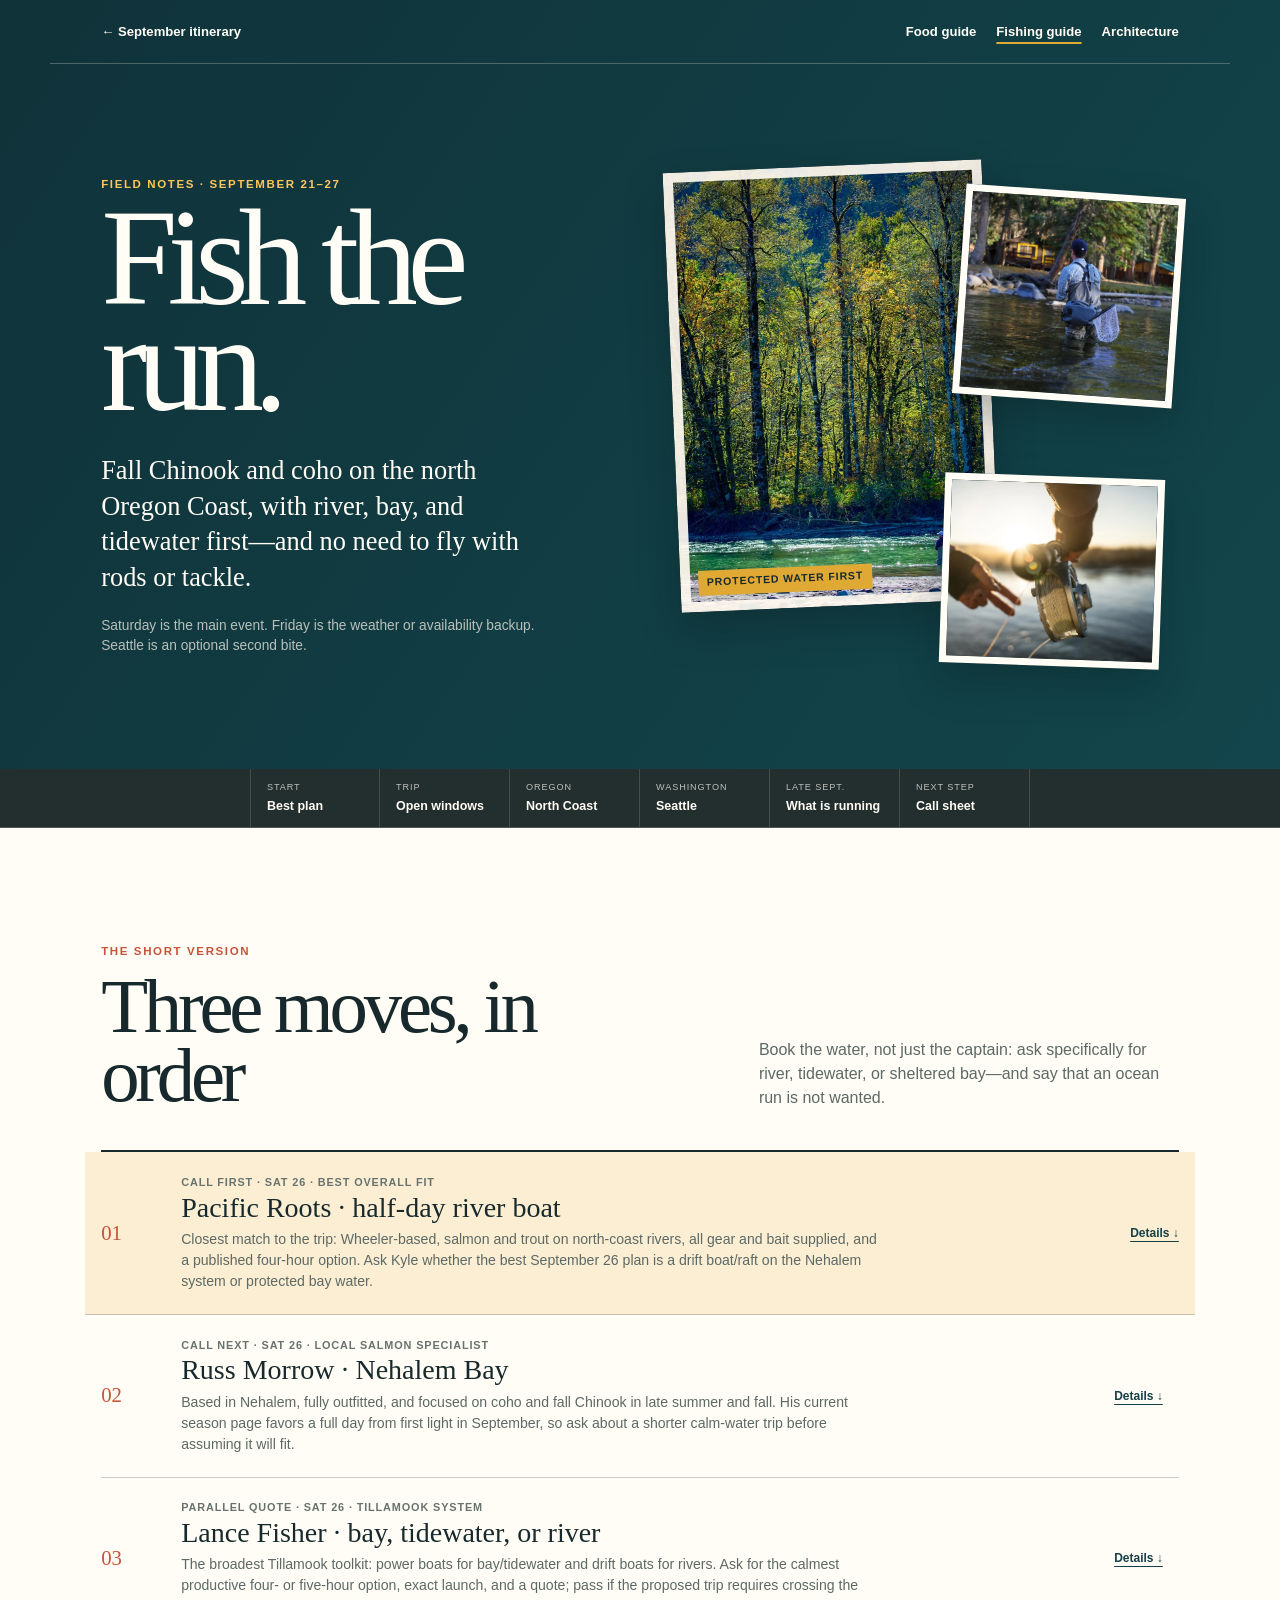
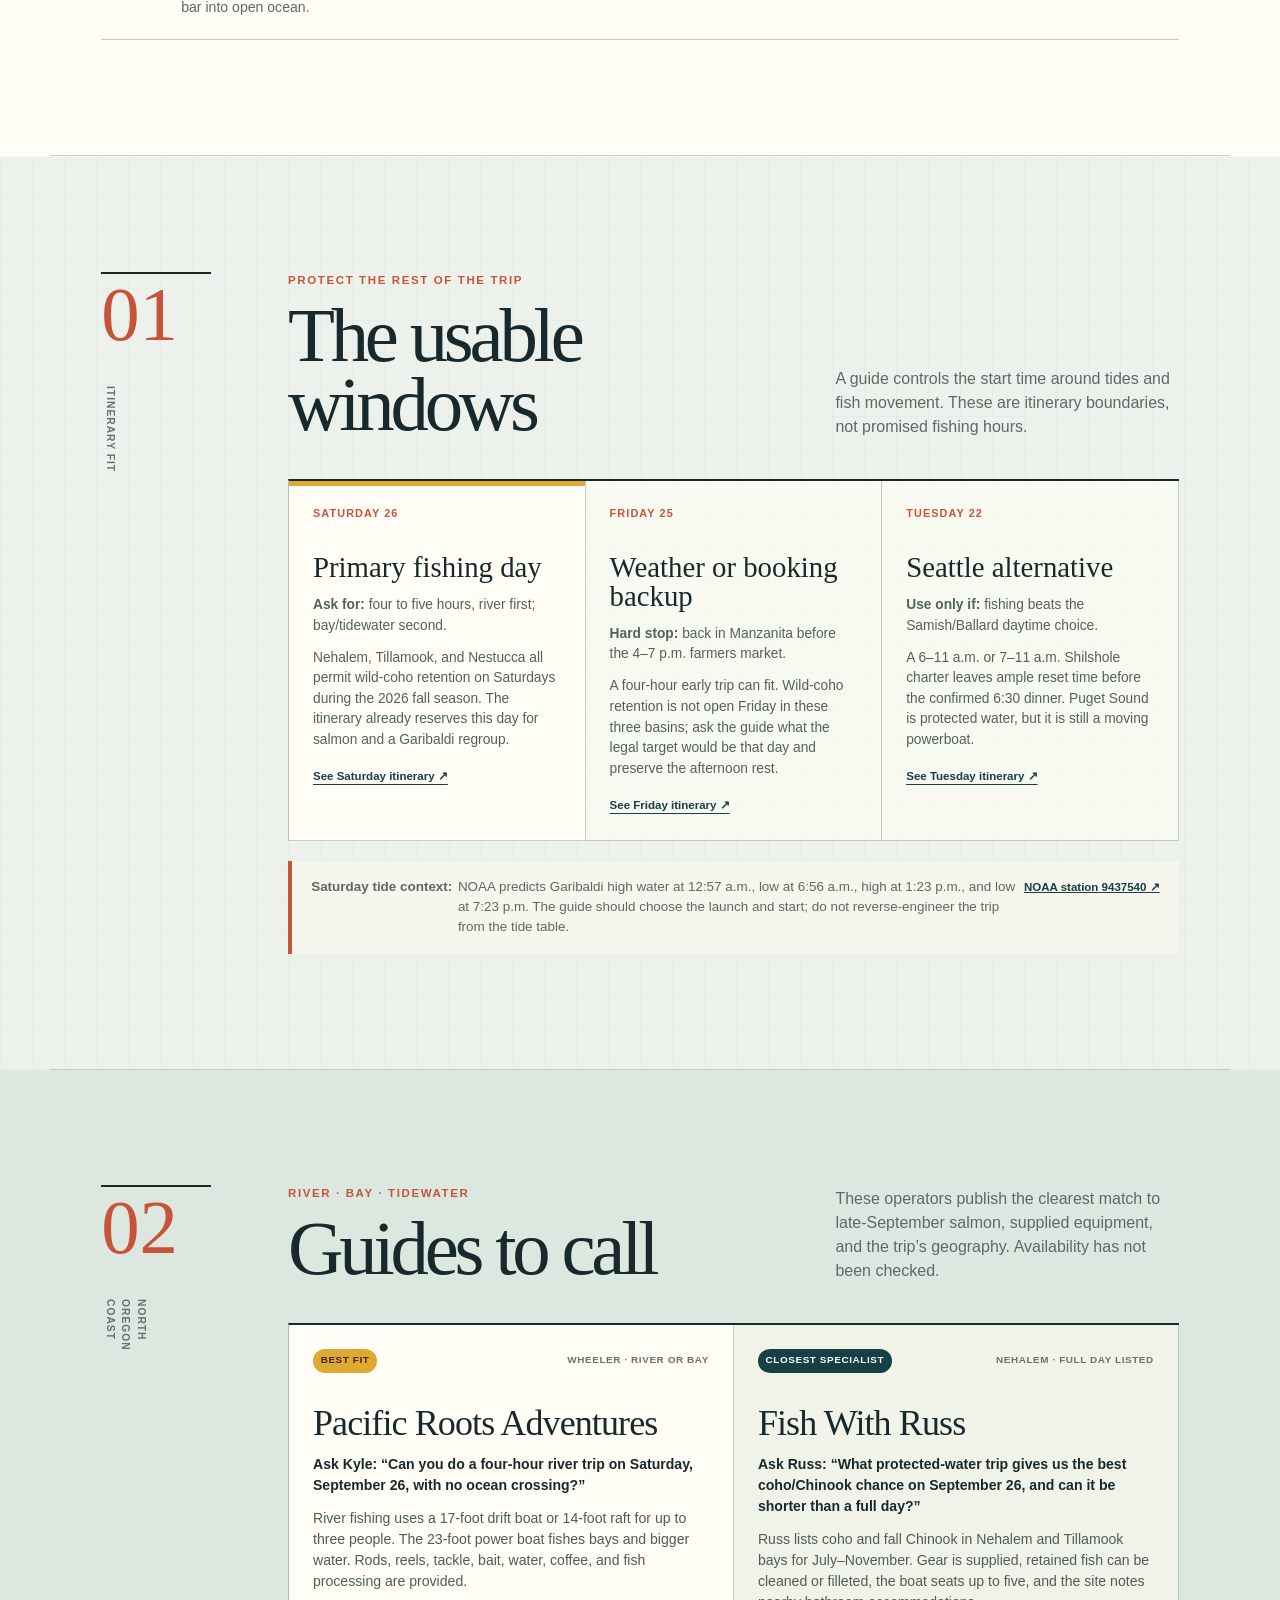
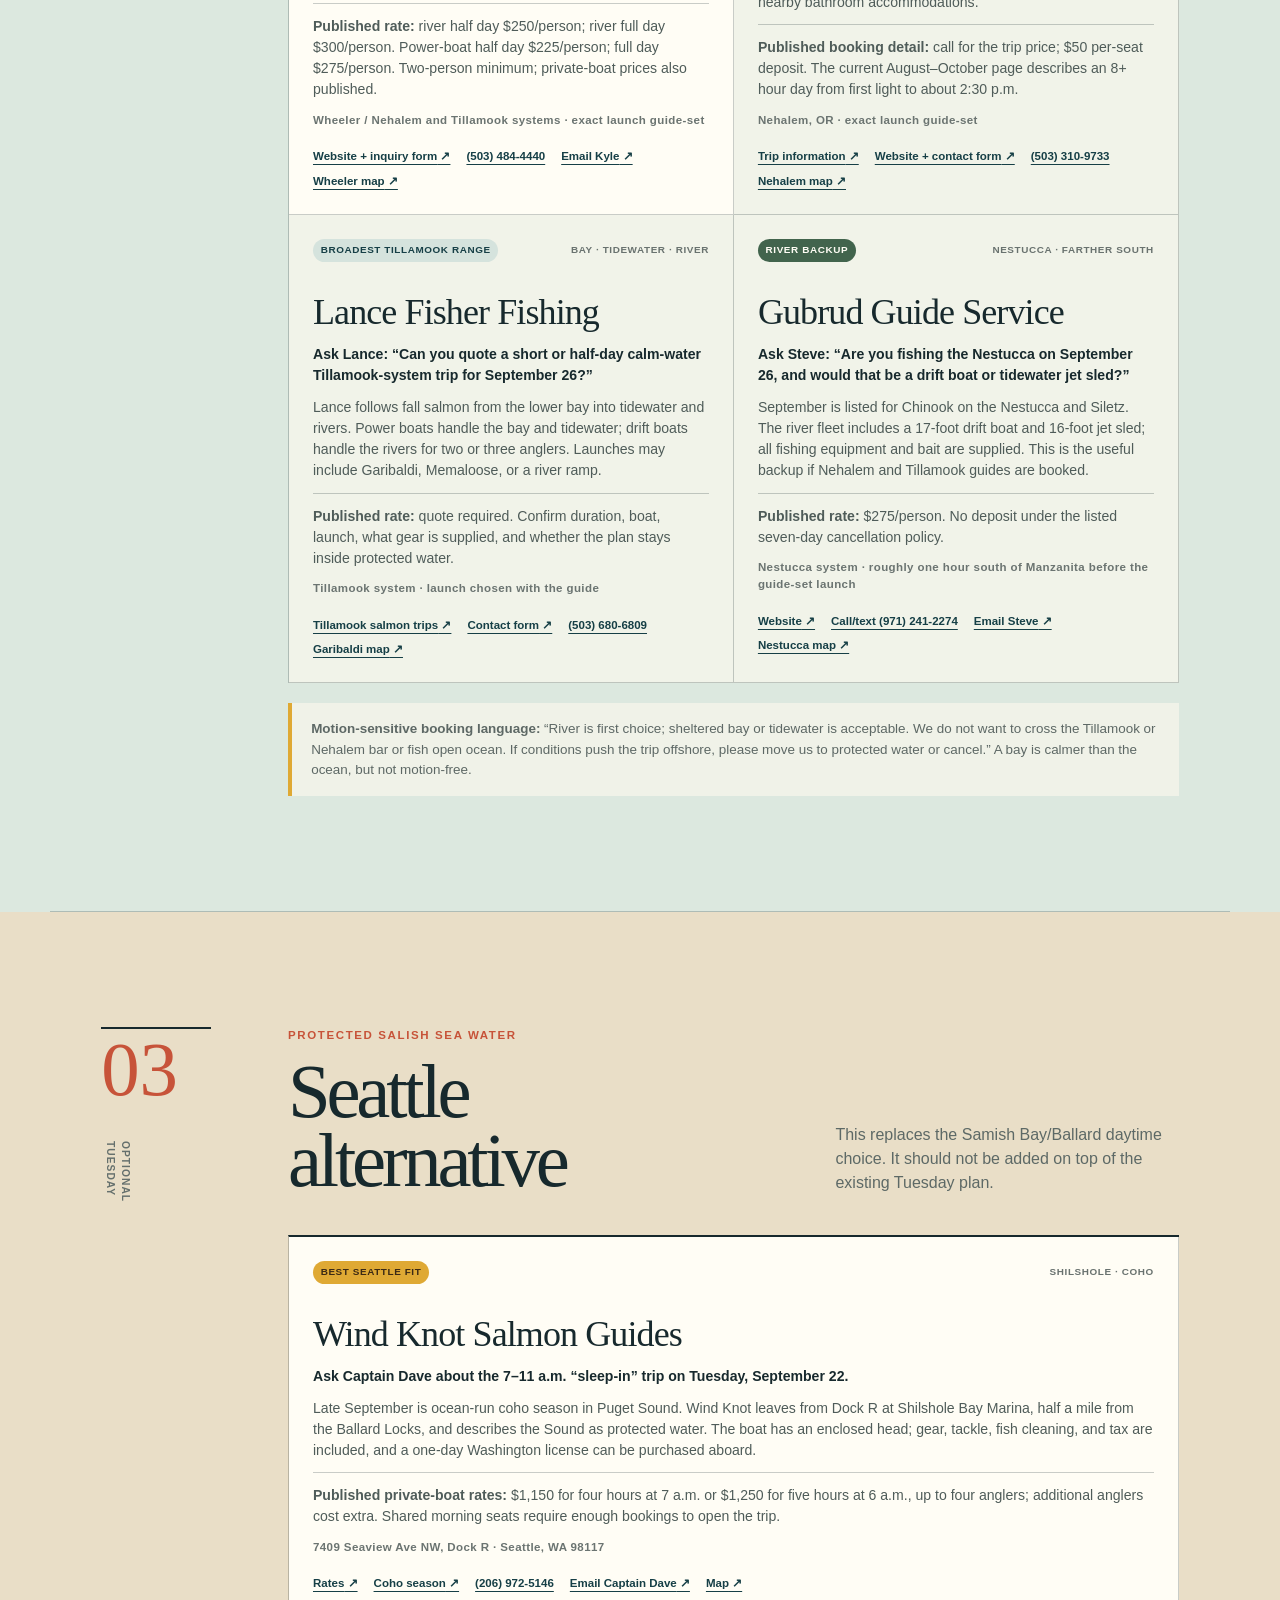
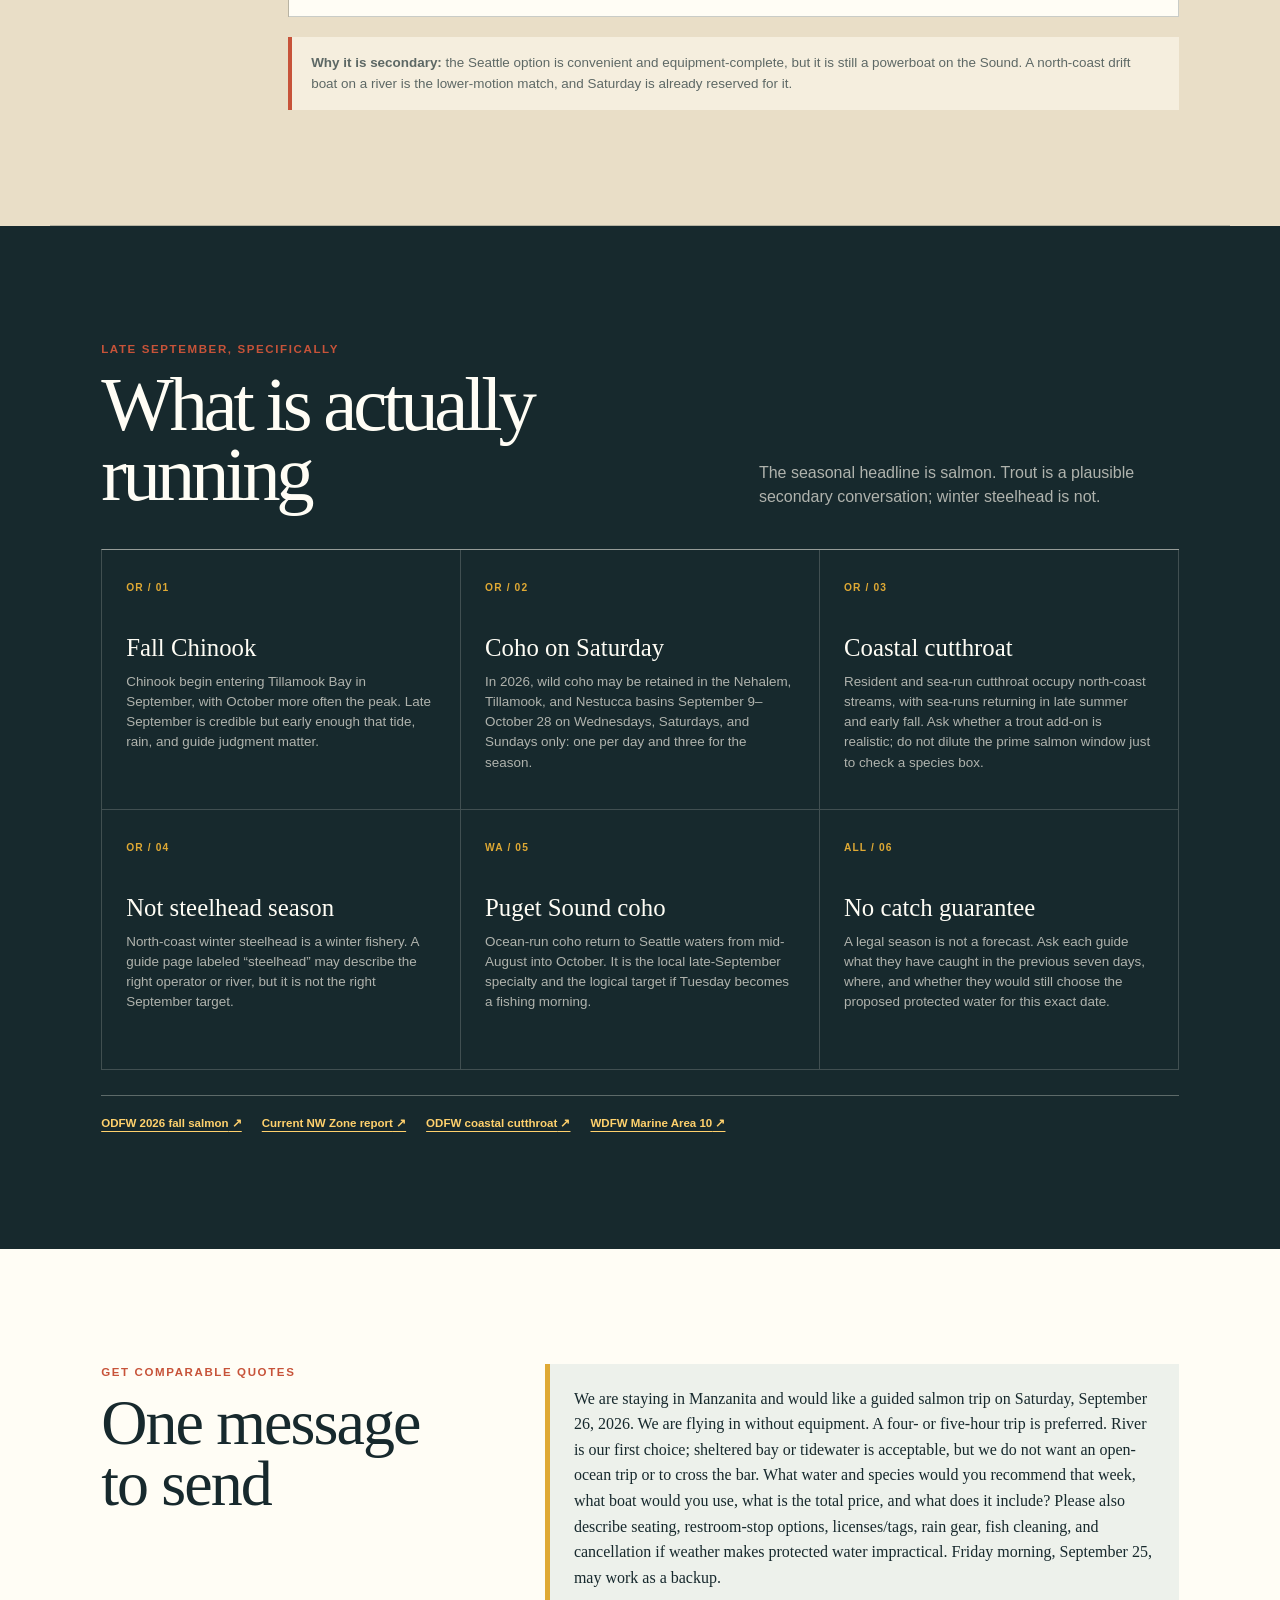
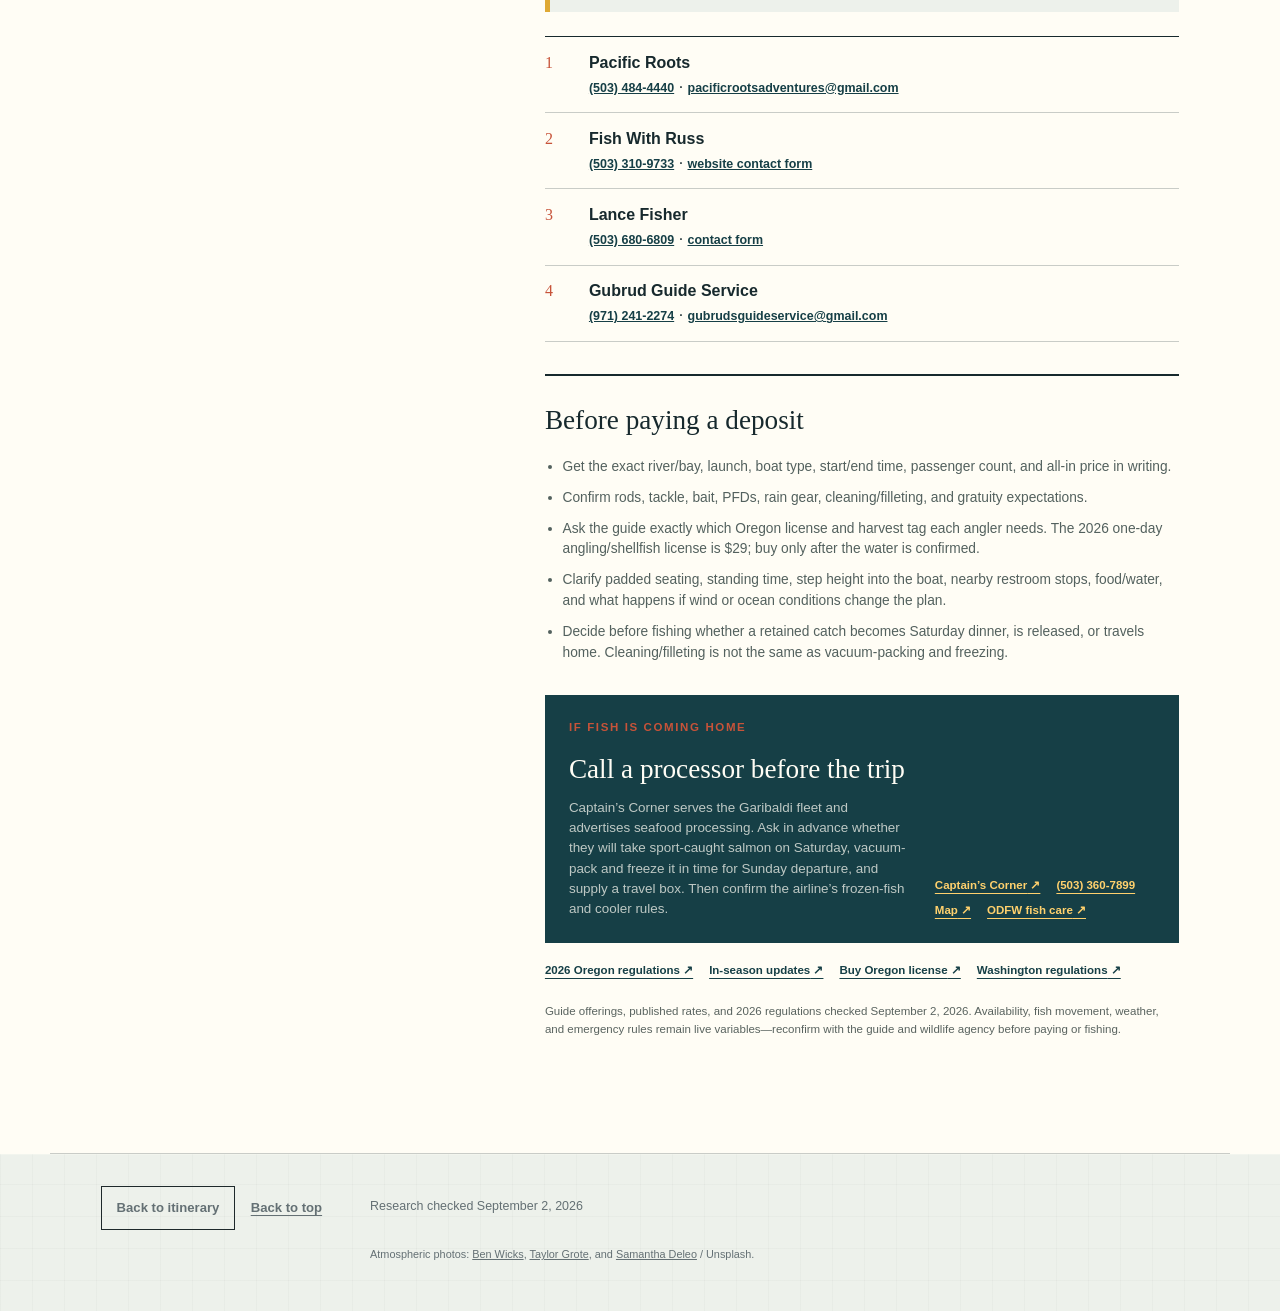
==== commit d5f68c89: "Add architecture field guide New architecture.html covering 23 sites in three sections: Seattle, Por" ====
--- a/fishing.html
+++ b/fishing.html
@@ -11,9 +11,9 @@
     />
     <title>Fishing field guide · Seattle → Oregon Coast</title>
     <link rel="manifest" href="manifest.webmanifest" />
-    <link rel="stylesheet" href="styles.css" />
-    <link rel="stylesheet" href="food.css" />
-    <link rel="stylesheet" href="fishing.css" />
+    <link rel="stylesheet" href="styles.css?v=20260920-arch" />
+    <link rel="stylesheet" href="food.css?v=20260920-arch" />
+    <link rel="stylesheet" href="fishing.css?v=20260920-arch" />
   </head>
   <body class="food-page fishing-page">
     <a class="skip-link" href="#shortlist">Skip to fishing shortlist</a>
@@ -24,6 +24,7 @@
         <div class="nav-links">
           <a class="food-nav-link" href="food.html" aria-label="Food guide"><span class="guide-label-full">Food guide</span><span class="guide-label-short">Food</span></a>
           <a class="fishing-nav-link active" href="fishing.html" aria-current="page" aria-label="Fishing guide"><span class="guide-label-full">Fishing guide</span><span class="guide-label-short">Fishing</span></a>
+          <a class="arch-nav-link" href="architecture.html" aria-label="Architecture guide"><span class="guide-label-full">Architecture</span><span class="guide-label-short">Arch</span></a>
         </div>
       </nav>
 
--- a/styles.css
+++ b/styles.css
@@ -267,7 +267,7 @@
 }
 
 @media (max-width: 720px) {
-  .nav-links a:not(.food-nav-link):not(.fishing-nav-link) { display: none; }
+  .nav-links a:not(.food-nav-link):not(.fishing-nav-link):not(.arch-nav-link) { display: none; }
   .guide-label-full { display: none; }
   .guide-label-short { display: inline; }
   .day-jump { justify-content: flex-start; }
--- a/food.css
+++ b/food.css
@@ -526,7 +526,7 @@
 }
 
 @media (max-width: 760px) {
-  .food-page .nav-links a:not(.food-nav-link):not(.fishing-nav-link) { display: none; }
+  .food-page .nav-links a:not(.food-nav-link):not(.fishing-nav-link):not(.arch-nav-link) { display: none; }
   .food-hero-grid { grid-template-columns: 1fr; min-height: 0; padding-top: 3.2rem; }
   .food-hero h1 { max-width: none; font-size: clamp(4.4rem, 22vw, 7rem); }
   .food-deck { font-size: 1.22rem; }
